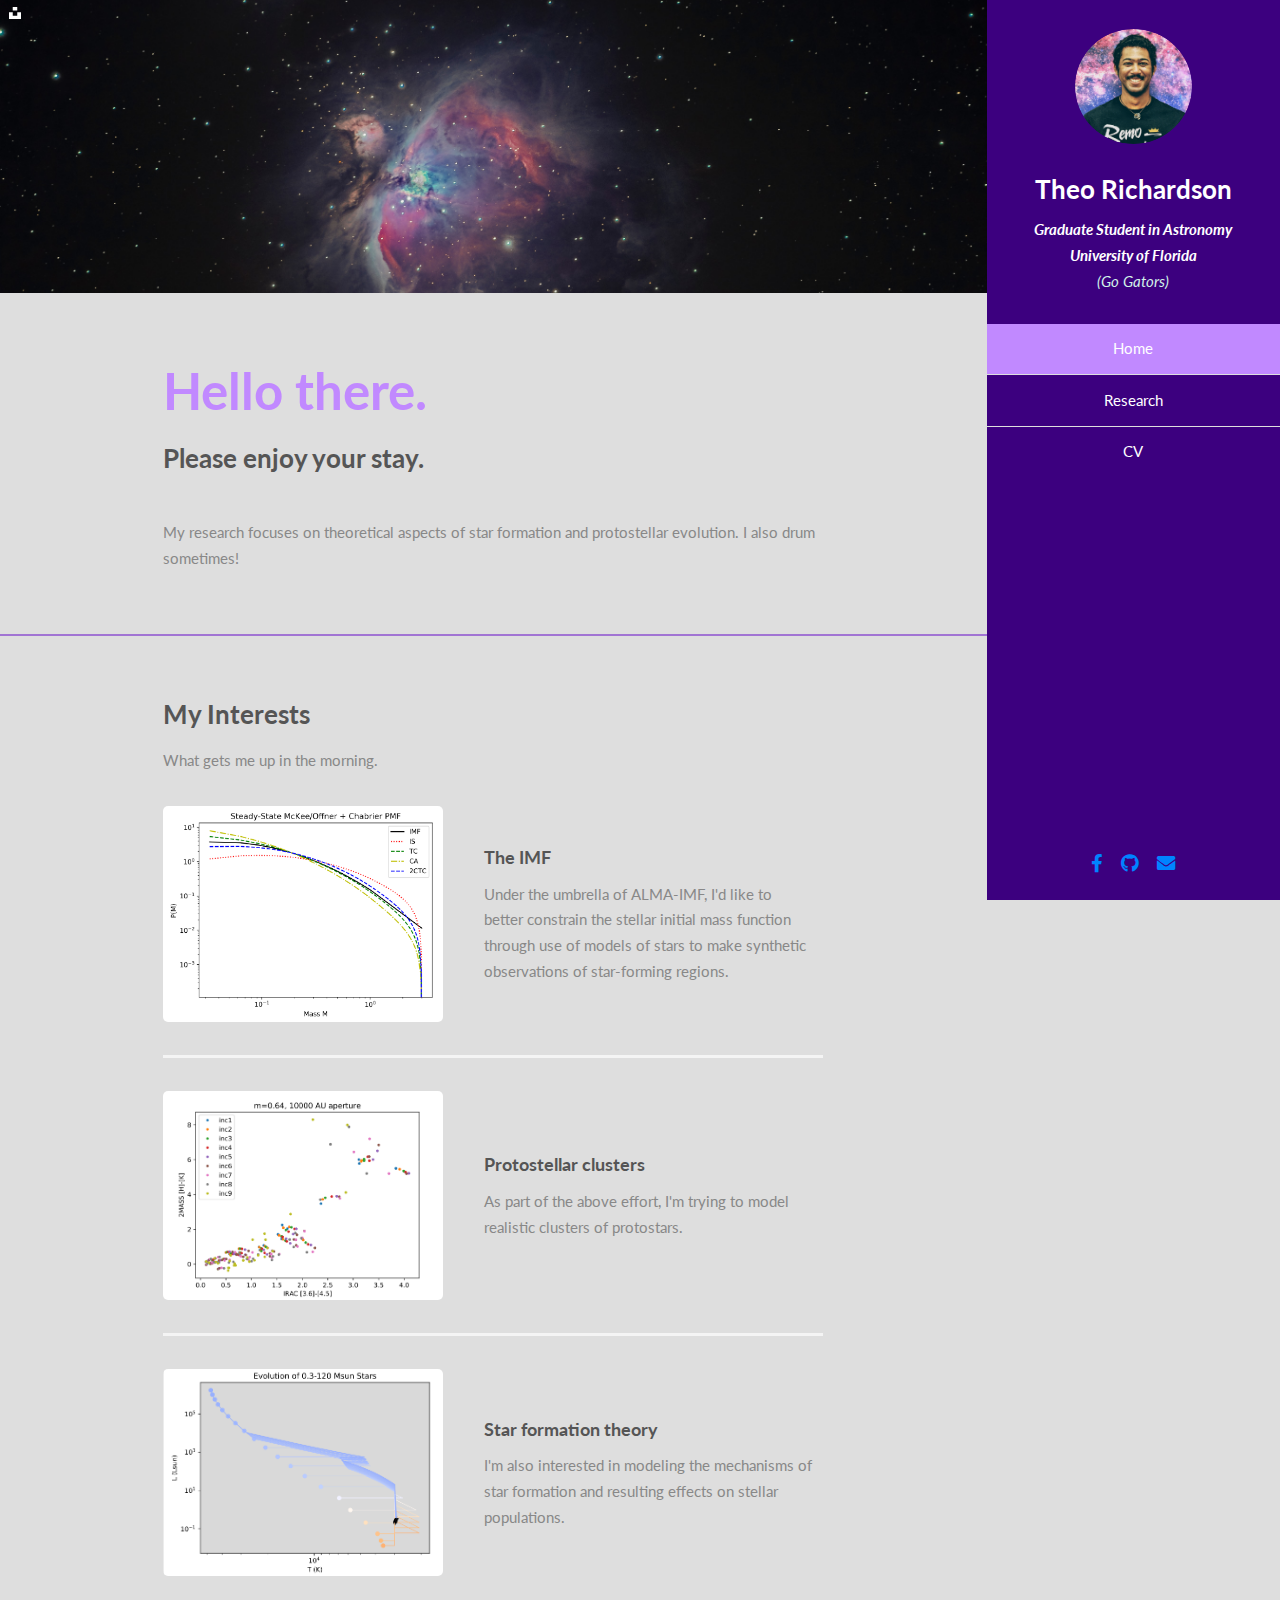
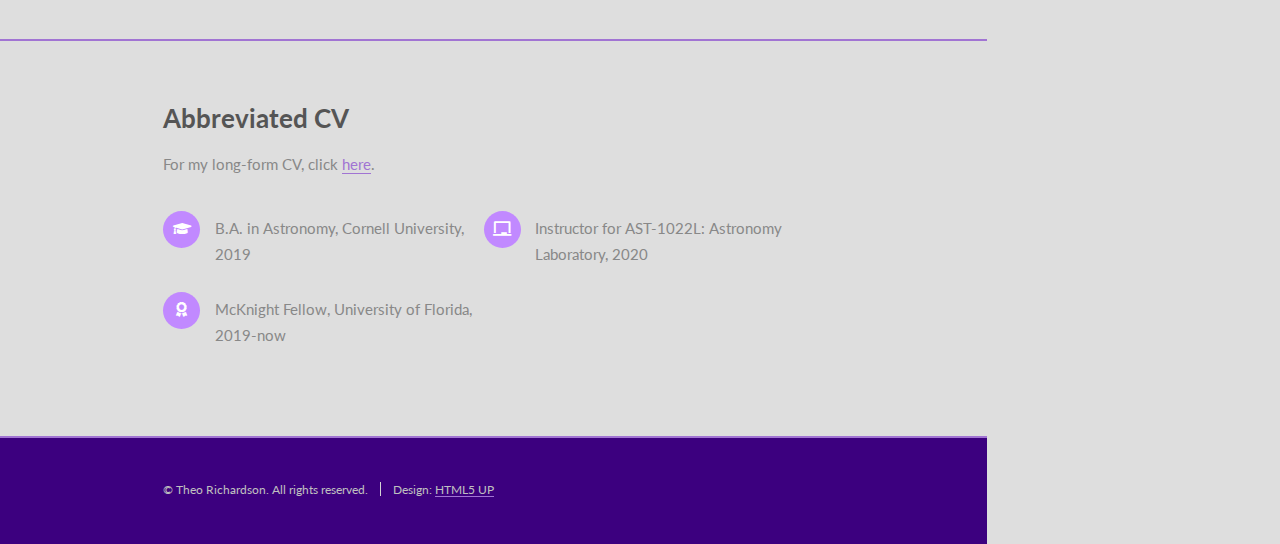
==== index.html @ 46ce9e97 "update cv" ====
<!DOCTYPE HTML>
<!--
	Read Only by HTML5 UP
	html5up.net | @ajlkn
	Free for personal and commercial use under the CCA 3.0 license (html5up.net/license)
-->
<html>
    <head>
        <title>Theo Richardson</title>
	<meta charset="utf-8" />
	<meta name="viewport" content="width=device-width, initial-scale=1, user-scalable=no" />
	<link rel="stylesheet" href="assets/css/main.css" />
    </head>
    <body class="is-preload">
        <!-- Header -->
        <section id="header">
	    <header>
	      <span class="image avatar"><img src="images/avatar.png" alt="" /></span>
	      <h1 id="logo"><a href="#">Theo Richardson</a></h1>
	      <p><strong>Graduate Student in Astronomy<br />
		University of Florida</strong><br />
		(Go Gators)</p>
	    </header>
	    <nav id="nav">
	      <ul>
		<li><a href="#home" class="active">Home</a></li>
		<li><a href="#research">Research</a></li>
		<li><a href="#cv">CV</a></li>
	      </ul>
	    </nav>
	    <footer>
	      <ul class="icons">
		<li><a href="https://facebook.com/theo.richardson.336" target="_blank" class="icon brands fa-facebook-f"><span class="label">Facebook</span></a></li>
		<li><a href="https://github.com/richardson-t" target="_blank" class="icon brands fa-github"><span class="label">Github</span></a></li>
		<li><a href="mailto:richardson.t@ufl.edu" class="icon solid fa-envelope"><span class="label">Email</span></a></li>
	      </ul>
	    </footer>
	</section>
	<!-- Wrapper -->
	<div id="wrapper">
	    <!-- Main -->
	    <div id="main">
	        <!-- One -->
		<section id="home">
		  <div class="image main" data-position="center">
		    <img src="images/bg.jpg" alt="" />
		    <a style="background-color:black;color:white;text-decoration:none;padding:4px 6px;font-family:-apple-system, BlinkMacSystemFont, &quot;San Francisco&quot;, &quot;Helvetica Neue&quot;, Helvetica, Ubuntu, Roboto, Noto, &quot;Segoe UI&quot;, Arial, sans-serif;font-size:12px;font-weight:bold;line-height:1.2;display:inline-block;border-radius:3px" href="https://unsplash.com/@bryangoffphoto?utm_medium=referral&amp;utm_campaign=photographer-credit&amp;utm_content=creditBadge" target="_blank" rel="noopener noreferrer" title="Download free do whatever you want high-resolution photos from Bryan Goff"><span style="display:inline-block;padding:2px 3px"><svg xmlns="http://www.w3.org/2000/svg" style="height:12px;width:auto;position:relative;vertical-align:middle;top:-2px;fill:white" viewBox="0 0 32 32"><title>unsplash-logo</title><path d="M10 9V0h12v9H10zm12 5h10v18H0V14h10v9h12v-9z"></path></svg></span><span style="display:inline-block;padding:2px 3px">Bryan Goff</span></a>
		  </div>
		  <div class="container">
		    <header class="major">
		      <h2>Hello there.</h2>
		      <p>Please enjoy your stay.</p>
		    </header>
		    <p>My research focuses on theoretical aspects of star formation and protostellar evolution. I also drum sometimes!</p>
		  </div>
		</section>

		<!-- Two -->
		<section id="research">
                  <div class="container">
                    <h3>My Interests</h3>
                    <p>What gets me up in the morning.</p>
                    <div class="features">
                      <article>
                        <a href="#" class="image"><img src="images/pmf.png" alt="" /></a>
                        <div class="inner">
                          <h4>The IMF</h4>
                          <p>Under the umbrella of ALMA-IMF, I'd like to better constrain the stellar initial mass function through use of models of stars to make synthetic observations of star-forming regions.</p>
                        </div>
                      </article>
		      <article>
                        <a href="#" class="image"><img src="images/colorcolor.png" alt="" /></a>
                        <div class="inner">
                          <h4>Protostellar clusters</h4>
                          <p>As part of the above effort, I'm trying to model realistic clusters of protostars.</p>
                        </div>
                      </article>
                      <article>
                        <a href="#" class="image"><img src="images/hr.png" alt="" /></a>
                        <div class="inner">
                          <h4>Star formation theory</h4>
                          <p>I'm also interested in modeling the mechanisms of star formation and resulting effects on stellar populations.</p>
                        </div>
                      </article>
                    </div>
                  </div>
                </section>

		<!-- Three -->
		<section id="cv">
                  <div class="container">
                    <h3>Abbreviated CV</h3>
		    <p>For my long-form CV, click <a href="richardson_cv.pdf" download="" class="btn btn-lg btn-outline">here</a>.</p>
		    <ul class="feature-icons">
		      <li class="icon solid fa-graduation-cap">B.A. in Astronomy, Cornell University, 2019</li>
		      <li class="icon solid fa-chalkboard">Instructor for AST-1022L: Astronomy Laboratory, 2020</li>
		      <li class="icon solid fa-award">McKnight Fellow, University of Florida, 2019-now</li>
		      <!-- <li class="icon solid fa-book">Publications forthcoming!</li> -->
		    </ul>
                  </div>
                </section>

		<!-- Four -->
		<section id="four">
<!--								<div class="container">
									<h3>Contact Me</h3>
									<p>Integer eu ante ornare amet commetus vestibulum blandit integer in curae ac faucibus integer non. Adipiscing cubilia elementum integer. Integer eu ante ornare amet commetus.</p>
									<form method="post" action="#">
										<div class="row gtr-uniform">
											<div class="col-6 col-12-xsmall"><input type="text" name="name" id="name" placeholder="Name" /></div>
											<div class="col-6 col-12-xsmall"><input type="email" name="email" id="email" placeholder="Email" /></div>
											<div class="col-12"><input type="text" name="subject" id="subject" placeholder="Subject" /></div>
											<div class="col-12"><textarea name="message" id="message" placeholder="Message" rows="6"></textarea></div>
											<div class="col-12">
												<ul class="actions">
													<li><input type="submit" class="primary" value="Send Message" /></li>
													<li><input type="reset" value="Reset Form" /></li>
												</ul>
											</div>
										</div>
									</form>
								</div>
							</section>
							-->
						<!-- Five -->
						<!--
							<section id="five">
								<div class="container">
									<h3>Elements</h3>

									<section>
										<h4>Text</h4>
										<p>This is <b>bold</b> and this is <strong>strong</strong>. This is <i>italic</i> and this is <em>emphasized</em>.
										This is <sup>superscript</sup> text and this is <sub>subscript</sub> text.
										This is <u>underlined</u> and this is code: <code>for (;;) { ... }</code>. Finally, <a href="#">this is a link</a>.</p>
										<hr />
										<header>
											<h4>Heading with a Subtitle</h4>
											<p>Lorem ipsum dolor sit amet nullam id egestas urna aliquam</p>
										</header>
										<p>Nunc lacinia ante nunc ac lobortis. Interdum adipiscing gravida odio porttitor sem non mi integer non faucibus ornare mi ut ante amet placerat aliquet. Volutpat eu sed ante lacinia sapien lorem accumsan varius montes viverra nibh in adipiscing blandit tempus accumsan.</p>
										<header>
											<h5>Heading with a Subtitle</h5>
											<p>Lorem ipsum dolor sit amet nullam id egestas urna aliquam</p>
										</header>
										<p>Nunc lacinia ante nunc ac lobortis. Interdum adipiscing gravida odio porttitor sem non mi integer non faucibus ornare mi ut ante amet placerat aliquet. Volutpat eu sed ante lacinia sapien lorem accumsan varius montes viverra nibh in adipiscing blandit tempus accumsan.</p>
										<hr />
										<h2>Heading Level 2</h2>
										<h3>Heading Level 3</h3>
										<h4>Heading Level 4</h4>
										<h5>Heading Level 5</h5>
										<h6>Heading Level 6</h6>
										<hr />
										<h5>Blockquote</h5>
										<blockquote>Fringilla nisl. Donec accumsan interdum nisi, quis tincidunt felis sagittis eget tempus euismod. Vestibulum ante ipsum primis in faucibus vestibulum. Blandit adipiscing eu felis iaculis volutpat ac adipiscing accumsan faucibus. Vestibulum ante ipsum primis in faucibus lorem ipsum dolor sit amet nullam adipiscing eu felis.</blockquote>
										<h5>Preformatted</h5>
										<pre><code>i = 0;

while (!deck.isInOrder()) {
    print 'Iteration ' + i;
    deck.shuffle();
    i++;
}

print 'It took ' + i + ' iterations to sort the deck.';</code></pre>
									</section>

									<section>
										<h4>Lists</h4>
										<div class="row">
											<div class="col-6 col-12-xsmall">
												<h5>Unordered</h5>
												<ul>
													<li>Dolor pulvinar etiam magna etiam.</li>
													<li>Sagittis adipiscing lorem eleifend.</li>
													<li>Felis enim feugiat dolore viverra.</li>
												</ul>
												<h5>Alternate</h5>
												<ul class="alt">
													<li>Dolor pulvinar etiam magna etiam.</li>
													<li>Sagittis adipiscing lorem eleifend.</li>
													<li>Felis enim feugiat dolore viverra.</li>
												</ul>
											</div>
											<div class="col-6 col-12-xsmall">
												<h5>Ordered</h5>
												<ol>
													<li>Dolor pulvinar etiam magna etiam.</li>
													<li>Etiam vel felis at lorem sed viverra.</li>
													<li>Felis enim feugiat dolore viverra.</li>
													<li>Dolor pulvinar etiam magna etiam.</li>
													<li>Etiam vel felis at lorem sed viverra.</li>
													<li>Felis enim feugiat dolore viverra.</li>
												</ol>
												<h5>Icons</h5>
												<ul class="icons">
													<li><a href="#" class="icon brands fa-twitter"><span class="label">Twitter</span></a></li>
													<li><a href="#" class="icon brands fa-facebook-f"><span class="label">Facebook</span></a></li>
													<li><a href="#" class="icon brands fa-instagram"><span class="label">Instagram</span></a></li>
													<li><a href="#" class="icon brands fa-github"><span class="label">Github</span></a></li>
													<li><a href="#" class="icon brands fa-dribbble"><span class="label">Dribbble</span></a></li>
													<li><a href="#" class="icon brands fa-tumblr"><span class="label">Tumblr</span></a></li>
												</ul>
											</div>
										</div>
										<h5>Actions</h5>
										<ul class="actions">
											<li><a href="#" class="button primary">Default</a></li>
											<li><a href="#" class="button">Default</a></li>
											<li><a href="#" class="button alt">Default</a></li>
										</ul>
										<ul class="actions small">
											<li><a href="#" class="button primary small">Small</a></li>
											<li><a href="#" class="button small">Small</a></li>
											<li><a href="#" class="button alt small">Small</a></li>
										</ul>
										<div class="row">
											<div class="col-3 col-6-medium col-12-xsmall">
												<ul class="actions stacked">
													<li><a href="#" class="button primary">Default</a></li>
													<li><a href="#" class="button">Default</a></li>
													<li><a href="#" class="button alt">Default</a></li>
												</ul>
											</div>
											<div class="col-3 col-6 col-12-xsmall">
												<ul class="actions stacked">
													<li><a href="#" class="button primary small">Small</a></li>
													<li><a href="#" class="button small">Small</a></li>
													<li><a href="#" class="button alt small">Small</a></li>
												</ul>
											</div>
											<div class="col-3 col-6-medium col-12-xsmall">
												<ul class="actions stacked">
													<li><a href="#" class="button primary fit">Default</a></li>
													<li><a href="#" class="button fit">Default</a></li>
													<li><a href="#" class="button alt fit">Default</a></li>
												</ul>
											</div>
											<div class="col-3 col-6-medium col-12-xsmall">
												<ul class="actions stacked">
													<li><a href="#" class="button primary small fit">Small</a></li>
													<li><a href="#" class="button small fit">Small</a></li>
													<li><a href="#" class="button alt small fit">Small</a></li>
												</ul>
											</div>
										</div>
									</section>

									<section>
										<h4>Table</h4>
										<h5>Default</h5>
										<div class="table-wrapper">
											<table>
												<thead>
													<tr>
														<th>Name</th>
														<th>Description</th>
														<th>Price</th>
													</tr>
												</thead>
												<tbody>
													<tr>
														<td>Item One</td>
														<td>Ante turpis integer aliquet porttitor.</td>
														<td>29.99</td>
													</tr>
													<tr>
														<td>Item Two</td>
														<td>Vis ac commodo adipiscing arcu aliquet.</td>
														<td>19.99</td>
													</tr>
													<tr>
														<td>Item Three</td>
														<td> Morbi faucibus arcu accumsan lorem.</td>
														<td>29.99</td>
													</tr>
													<tr>
														<td>Item Four</td>
														<td>Vitae integer tempus condimentum.</td>
														<td>19.99</td>
													</tr>
													<tr>
														<td>Item Five</td>
														<td>Ante turpis integer aliquet porttitor.</td>
														<td>29.99</td>
													</tr>
												</tbody>
												<tfoot>
													<tr>
														<td colspan="2"></td>
														<td>100.00</td>
													</tr>
												</tfoot>
											</table>
										</div>

										<h5>Alternate</h5>
										<div class="table-wrapper">
											<table class="alt">
												<thead>
													<tr>
														<th>Name</th>
														<th>Description</th>
														<th>Price</th>
													</tr>
												</thead>
												<tbody>
													<tr>
														<td>Item One</td>
														<td>Ante turpis integer aliquet porttitor.</td>
														<td>29.99</td>
													</tr>
													<tr>
														<td>Item Two</td>
														<td>Vis ac commodo adipiscing arcu aliquet.</td>
														<td>19.99</td>
													</tr>
													<tr>
														<td>Item Three</td>
														<td> Morbi faucibus arcu accumsan lorem.</td>
														<td>29.99</td>
													</tr>
													<tr>
														<td>Item Four</td>
														<td>Vitae integer tempus condimentum.</td>
														<td>19.99</td>
													</tr>
													<tr>
														<td>Item Five</td>
														<td>Ante turpis integer aliquet porttitor.</td>
														<td>29.99</td>
													</tr>
												</tbody>
												<tfoot>
													<tr>
														<td colspan="2"></td>
														<td>100.00</td>
													</tr>
												</tfoot>
											</table>
										</div>
									</section>

									<section>
										<h4>Buttons</h4>
										<ul class="actions">
											<li><a href="#" class="button primary">Primary</a></li>
											<li><a href="#" class="button">Default</a></li>
											<li><a href="#" class="button alt">Alternate</a></li>
										</ul>
										<ul class="actions">
											<li><a href="#" class="button primary large">Large</a></li>
											<li><a href="#" class="button">Default</a></li>
											<li><a href="#" class="button alt small">Small</a></li>
										</ul>
										<ul class="actions fit">
											<li><a href="#" class="button primary fit">Fit</a></li>
											<li><a href="#" class="button fit">Fit</a></li>
											<li><a href="#" class="button alt fit">Fit</a></li>
										</ul>
										<ul class="actions fit small">
											<li><a href="#" class="button primary fit small">Fit + Small</a></li>
											<li><a href="#" class="button fit small">Fit + Small</a></li>
											<li><a href="#" class="button alt fit small">Fit + Small</a></li>
										</ul>
										<ul class="actions">
											<li><a href="#" class="button primary icon solid fa-download">Icon</a></li>
											<li><a href="#" class="button icon solid fa-download">Icon</a></li>
											<li><a href="#" class="button alt icon solid fa-check">Icon</a></li>
										</ul>
										<ul class="actions">
											<li><span class="button primary disabled">Primary</span></li>
											<li><span class="button disabled">Default</span></li>
											<li><span class="button alt disabled">Alternate</span></li>
										</ul>
									</section>

									<section>
										<h4>Form</h4>
										<form method="post" action="#">
											<div class="row gtr-uniform">
												<div class="col-6 col-12-xsmall">
													<input type="text" name="demo-name" id="demo-name" value="" placeholder="Name" />
												</div>
												<div class="col-6 col-12-xsmall">
													<input type="email" name="demo-email" id="demo-email" value="" placeholder="Email" />
												</div>
												<div class="col-12">
													<select name="demo-category" id="demo-category">
														<option value="">- Category -</option>
														<option value="1">Manufacturing</option>
														<option value="1">Shipping</option>
														<option value="1">Administration</option>
														<option value="1">Human Resources</option>
													</select>
												</div>
												<div class="col-4 col-12-medium">
													<input type="radio" id="demo-priority-low" name="demo-priority" checked>
													<label for="demo-priority-low">Low Priority</label>
												</div>
												<div class="col-4 col-12-medium">
													<input type="radio" id="demo-priority-normal" name="demo-priority">
													<label for="demo-priority-normal">Normal Priority</label>
												</div>
												<div class="col-4 col-12-medium">
													<input type="radio" id="demo-priority-high" name="demo-priority">
													<label for="demo-priority-high">High Priority</label>
												</div>
												<div class="col-6 col-12-medium">
													<input type="checkbox" id="demo-copy" name="demo-copy">
													<label for="demo-copy">Email me a copy of this message</label>
												</div>
												<div class="col-6 col-12-medium">
													<input type="checkbox" id="demo-human" name="demo-human" checked>
													<label for="demo-human">I am a human and not a robot</label>
												</div>
												<div class="col-12">
													<textarea name="demo-message" id="demo-message" placeholder="Enter your message" rows="6"></textarea>
												</div>
												<div class="col-12">
													<ul class="actions">
														<li><input type="submit" value="Send Message" /></li>
														<li><input type="reset" value="Reset" class="alt" /></li>
													</ul>
												</div>
											</div>
										</form>
									</section>

									<section>
										<h4>Image</h4>
										<h5>Fit</h5>
										<span class="image fit"><img src="images/banner.jpg" alt="" /></span>
										<div class="box alt">
											<div class="row gtr-50 gtr-uniform">
												<div class="col-4"><span class="image fit"><img src="images/pic01.jpg" alt="" /></span></div>
												<div class="col-4"><span class="image fit"><img src="images/pic02.jpg" alt="" /></span></div>
												<div class="col-4"><span class="image fit"><img src="images/pic03.jpg" alt="" /></span></div>
												<div class="col-4"><span class="image fit"><img src="images/pic02.jpg" alt="" /></span></div>
												<div class="col-4"><span class="image fit"><img src="images/pic03.jpg" alt="" /></span></div>
												<div class="col-4"><span class="image fit"><img src="images/pic01.jpg" alt="" /></span></div>
												<div class="col-4"><span class="image fit"><img src="images/pic03.jpg" alt="" /></span></div>
												<div class="col-4"><span class="image fit"><img src="images/pic01.jpg" alt="" /></span></div>
												<div class="col-4"><span class="image fit"><img src="images/pic02.jpg" alt="" /></span></div>
											</div>
										</div>
										<h5>Left &amp; Right</h5>
										<p><span class="image left"><img src="images/avatar.jpg" alt="" /></span>Fringilla nisl. Donec accumsan interdum nisi, quis tincidunt felis sagittis eget. tempus euismod. Vestibulum ante ipsum primis in faucibus vestibulum. Blandit adipiscing eu felis iaculis volutpat ac adipiscing accumsan eu faucibus. Integer ac pellentesque praesent tincidunt felis sagittis eget. tempus euismod. Vestibulum ante ipsum primis in faucibus vestibulum. Blandit adipiscing eu felis iaculis volutpat ac adipiscing accumsan eu faucibus. Integer ac pellentesque praesent. Donec accumsan interdum nisi, quis tincidunt felis sagittis eget. tempus euismod. Vestibulum ante ipsum primis in faucibus vestibulum. Blandit adipiscing eu felis iaculis volutpat ac adipiscing accumsan eu faucibus. Integer ac pellentesque praesent tincidunt felis sagittis eget. tempus euismod. Vestibulum ante ipsum primis in faucibus vestibulum. Blandit adipiscing eu felis iaculis volutpat ac adipiscing accumsan eu faucibus. Integer ac pellentesque praesent.</p>
										<p><span class="image right"><img src="images/avatar.jpg" alt="" /></span>Fringilla nisl. Donec accumsan interdum nisi, quis tincidunt felis sagittis eget. tempus euismod. Vestibulum ante ipsum primis in faucibus vestibulum. Blandit adipiscing eu felis iaculis volutpat ac adipiscing accumsan eu faucibus. Integer ac pellentesque praesent tincidunt felis sagittis eget. tempus euismod. Vestibulum ante ipsum primis in faucibus vestibulum. Blandit adipiscing eu felis iaculis volutpat ac adipiscing accumsan eu faucibus. Integer ac pellentesque praesent. Donec accumsan interdum nisi, quis tincidunt felis sagittis eget. tempus euismod. Vestibulum ante ipsum primis in faucibus vestibulum. Blandit adipiscing eu felis iaculis volutpat ac adipiscing accumsan eu faucibus. Integer ac pellentesque praesent tincidunt felis sagittis eget. tempus euismod. Vestibulum ante ipsum primis in faucibus vestibulum. Blandit adipiscing eu felis iaculis volutpat ac adipiscing accumsan eu faucibus. Integer ac pellentesque praesent.</p>
									</section>

								</div>
							</section>
						-->

					</div>

				<!-- Footer -->
					<section id="footer">
						<div class="container">
							<ul class="copyright">
								<li>&copy; Theo Richardson. All rights reserved.</li><li>Design: <a href="http://html5up.net">HTML5 UP</a></li>
							</ul>
						</div>
					</section>

			</div>

		<!-- Scripts -->
			<script src="assets/js/jquery.min.js"></script>
			<script src="assets/js/jquery.scrollex.min.js"></script>
			<script src="assets/js/jquery.scrolly.min.js"></script>
			<script src="assets/js/browser.min.js"></script>
			<script src="assets/js/breakpoints.min.js"></script>
			<script src="assets/js/util.js"></script>
			<script src="assets/js/main.js"></script>

	</body>
</html>
---- assets/css/main.css ----
@import url("fontawesome-all.min.css");
@import url("https://fonts.googleapis.com/css?family=Lato:400,400italic,700,700italic|Source+Code+Pro:400");

/*
	Read Only by HTML5 UP
	html5up.net | @ajlkn
	Free for personal and commercial use under the CCA 3.0 license (html5up.net/license)
*/

html, body, div, span, applet, object,
iframe, h1, h2, h3, h4, h5, h6, p, blockquote,
pre, a, abbr, acronym, address, big, cite,
code, del, dfn, em, img, ins, kbd, q, s, samp,
small, strike, strong, sub, sup, tt, var, b,
u, i, center, dl, dt, dd, ol, ul, li, fieldset,
form, label, legend, table, caption, tbody,
tfoot, thead, tr, th, td, article, aside,
canvas, details, embed, figure, figcaption,
footer, header, hgroup, menu, nav, output, ruby,
section, summary, time, mark, audio, video {
	margin: 0;
	padding: 0;
	border: 0;
	font-size: 100%;
	font: inherit;
	vertical-align: baseline;}

article, aside, details, figcaption, figure,
footer, header, hgroup, menu, nav, section {
	display: block;}

body {
	line-height: 1;
}

ol, ul {
	list-style: none;
}

blockquote, q {
	quotes: none;
}

	blockquote:before, blockquote:after, q:before, q:after {
		content: '';
		content: none;
	}

table {
	border-collapse: collapse;
	border-spacing: 0;
}

body {
	-webkit-text-size-adjust: none;
}

mark {
	background-color: transparent;
	color: inherit;
}

input::-moz-focus-inner {
	border: 0;
	padding: 0;
}

input, select, textarea {
	-moz-appearance: none;
	-webkit-appearance: none;
	-ms-appearance: none;
	appearance: none;
}

/* Basic */

	html {
		box-sizing: border-box;
	}

	*, *:before, *:after {
		box-sizing: inherit;
	}

	body {
		background: #fff;
	}

		body.is-preload *, body.is-preload *:before, body.is-preload *:after {
			-moz-animation: none !important;
			-webkit-animation: none !important;
			-ms-animation: none !important;
			animation: none !important;
			-moz-transition: none !important;
			-webkit-transition: none !important;
			-ms-transition: none !important;
			transition: none !important;
		}

	body, input, select, textarea {
		color: #888;
		font-family: "Lato", sans-serif;
		font-size: 16pt;
		font-weight: 400;
		line-height: 1.75em;
	}

	a {
		-moz-transition: color 0.2s ease-in-out, border-color 0.2s ease-in-out;
		-webkit-transition: color 0.2s ease-in-out, border-color 0.2s ease-in-out;
		-ms-transition: color 0.2s ease-in-out, border-color 0.2s ease-in-out;
		transition: color 0.2s ease-in-out, border-color 0.2s ease-in-out;
		border-bottom: solid 1px #a174d3;
		color: #a174d3;
		text-decoration: none;
	}

		a:hover {
			border-bottom-color: transparent;
			color: #0083ff !important;
		}

	strong, b {
		color: #fff;
		font-weight: 700;
	}

	em, i {
		font-style: italic;
	}

	p {
		margin: 0 0 2.25em 0;
	}

	h1, h2, h3, h4, h5, h6 {
		color: #555;
		font-weight: 700;
		line-height: 1em;
		margin: 0 0 0.5625em 0;
	}

		h1 a, h2 a, h3 a, h4 a, h5 a, h6 a {
			border: 0;
			color: inherit;
			text-decoration: none;
		}

	h2 {
		font-size: 2em;
		line-height: 1.5em;
	}

	h3 {
		font-size: 1.75em;
		line-height: 1.5em;
	}

	h4 {
		font-size: 1.25em;
		line-height: 1.5em;
	}

	h5 {
		font-size: 0.9em;
		line-height: 1.5em;
	}

	h6 {
		font-size: 0.7em;
		line-height: 1.5em;
	}

	sub {
		font-size: 0.8em;
		position: relative;
		top: 0.5em;
	}

	sup {
		font-size: 0.8em;
		position: relative;
		top: -0.5em;
	}

	hr {
		border: 0;
		border-bottom: solid 2px #f4f4f4;
		margin: 2.25em 0;
	}

		hr.major {
			margin: 3.375em 0;
		}

	blockquote {
		border-left: solid 8px #e4e4e4;
		font-style: italic;
		margin: 0 0 2.25em 0;
		padding: 0.5em 0 0.5em 2em;
	}

	code {
		background: #555;
		border-radius: 5px;
		color: #fff;
		font-family: "Source Code Pro", monospace;
		font-size: 0.9em;
		margin: 0 0.25em;
		padding: 0.25em 0.65em;
	}

	pre {
		font-family: "Source Code Pro", monospace;
		font-size: 0.9em;
		margin: 0 0 2.25em 0;
	}

		pre code {
			-webkit-overflow-scrolling: touch;
			display: block;
			line-height: 1.5em;
			overflow-x: auto;
			padding: 1em 1.5em;
		}

	.align-left {
		text-align: left;
	}

	.align-center {
		text-align: center;
	}

	.align-right {
		text-align: right;
	}

/* Row */

	.row {
		display: flex;
		flex-wrap: wrap;
		box-sizing: border-box;
		align-items: stretch;
	}

		.row > * {
			box-sizing: border-box;
		}

		.row.gtr-uniform > * > :last-child {
			margin-bottom: 0;
		}

		.row.aln-left {
			justify-content: flex-start;
		}

		.row.aln-center {
			justify-content: center;
		}

		.row.aln-right {
			justify-content: flex-end;
		}

		.row.aln-top {
			align-items: flex-start;
		}

		.row.aln-middle {
			align-items: center;
		}

		.row.aln-bottom {
			align-items: flex-end;
		}

		.row > .imp {
			order: -1;
		}

		.row > .col-1 {
			width: 8.33333%;
		}

		.row > .off-1 {
			margin-left: 8.33333%;
		}

		.row > .col-2 {
			width: 16.66667%;
		}

		.row > .off-2 {
			margin-left: 16.66667%;
		}

		.row > .col-3 {
			width: 25%;
		}

		.row > .off-3 {
			margin-left: 25%;
		}

		.row > .col-4 {
			width: 33.33333%;
		}

		.row > .off-4 {
			margin-left: 33.33333%;
		}

		.row > .col-5 {
			width: 41.66667%;
		}

		.row > .off-5 {
			margin-left: 41.66667%;
		}

		.row > .col-6 {
			width: 50%;
		}

		.row > .off-6 {
			margin-left: 50%;
		}

		.row > .col-7 {
			width: 58.33333%;
		}

		.row > .off-7 {
			margin-left: 58.33333%;
		}

		.row > .col-8 {
			width: 66.66667%;
		}

		.row > .off-8 {
			margin-left: 66.66667%;
		}

		.row > .col-9 {
			width: 75%;
		}

		.row > .off-9 {
			margin-left: 75%;
		}

		.row > .col-10 {
			width: 83.33333%;
		}

		.row > .off-10 {
			margin-left: 83.33333%;
		}

		.row > .col-11 {
			width: 91.66667%;
		}

		.row > .off-11 {
			margin-left: 91.66667%;
		}

		.row > .col-12 {
			width: 100%;
		}

		.row > .off-12 {
			margin-left: 100%;
		}

		.row.gtr-0 {
			margin-top: 0;
			margin-left: 0em;
		}

			.row.gtr-0 > * {
				padding: 0 0 0 0em;
			}

			.row.gtr-0.gtr-uniform {
				margin-top: 0em;
			}

				.row.gtr-0.gtr-uniform > * {
					padding-top: 0em;
				}

		.row.gtr-25 {
			margin-top: 0;
			margin-left: -0.5em;
		}

			.row.gtr-25 > * {
				padding: 0 0 0 0.5em;
			}

			.row.gtr-25.gtr-uniform {
				margin-top: -0.5em;
			}

				.row.gtr-25.gtr-uniform > * {
					padding-top: 0.5em;
				}

		.row.gtr-50 {
			margin-top: 0;
			margin-left: -1em;
		}

			.row.gtr-50 > * {
				padding: 0 0 0 1em;
			}

			.row.gtr-50.gtr-uniform {
				margin-top: -1em;
			}

				.row.gtr-50.gtr-uniform > * {
					padding-top: 1em;
				}

		.row {
			margin-top: 0;
			margin-left: -2em;
		}

			.row > * {
				padding: 0 0 0 2em;
			}

			.row.gtr-uniform {
				margin-top: -2em;
			}

				.row.gtr-uniform > * {
					padding-top: 2em;
				}

		.row.gtr-150 {
			margin-top: 0;
			margin-left: -3em;
		}

			.row.gtr-150 > * {
				padding: 0 0 0 3em;
			}

			.row.gtr-150.gtr-uniform {
				margin-top: -3em;
			}

				.row.gtr-150.gtr-uniform > * {
					padding-top: 3em;
				}

		.row.gtr-200 {
			margin-top: 0;
			margin-left: -4em;
		}

			.row.gtr-200 > * {
				padding: 0 0 0 4em;
			}

			.row.gtr-200.gtr-uniform {
				margin-top: -4em;
			}

				.row.gtr-200.gtr-uniform > * {
					padding-top: 4em;
				}

		@media screen and (max-width: 1680px) {

			.row {
				display: flex;
				flex-wrap: wrap;
				box-sizing: border-box;
				align-items: stretch;
			}

				.row > * {
					box-sizing: border-box;
				}

				.row.gtr-uniform > * > :last-child {
					margin-bottom: 0;
				}

				.row.aln-left {
					justify-content: flex-start;
				}

				.row.aln-center {
					justify-content: center;
				}

				.row.aln-right {
					justify-content: flex-end;
				}

				.row.aln-top {
					align-items: flex-start;
				}

				.row.aln-middle {
					align-items: center;
				}

				.row.aln-bottom {
					align-items: flex-end;
				}

				.row > .imp-xlarge {
					order: -1;
				}

				.row > .col-1-xlarge {
					width: 8.33333%;
				}

				.row > .off-1-xlarge {
					margin-left: 8.33333%;
				}

				.row > .col-2-xlarge {
					width: 16.66667%;
				}

				.row > .off-2-xlarge {
					margin-left: 16.66667%;
				}

				.row > .col-3-xlarge {
					width: 25%;
				}

				.row > .off-3-xlarge {
					margin-left: 25%;
				}

				.row > .col-4-xlarge {
					width: 33.33333%;
				}

				.row > .off-4-xlarge {
					margin-left: 33.33333%;
				}

				.row > .col-5-xlarge {
					width: 41.66667%;
				}

				.row > .off-5-xlarge {
					margin-left: 41.66667%;
				}

				.row > .col-6-xlarge {
					width: 50%;
				}

				.row > .off-6-xlarge {
					margin-left: 50%;
				}

				.row > .col-7-xlarge {
					width: 58.33333%;
				}

				.row > .off-7-xlarge {
					margin-left: 58.33333%;
				}

				.row > .col-8-xlarge {
					width: 66.66667%;
				}

				.row > .off-8-xlarge {
					margin-left: 66.66667%;
				}

				.row > .col-9-xlarge {
					width: 75%;
				}

				.row > .off-9-xlarge {
					margin-left: 75%;
				}

				.row > .col-10-xlarge {
					width: 83.33333%;
				}

				.row > .off-10-xlarge {
					margin-left: 83.33333%;
				}

				.row > .col-11-xlarge {
					width: 91.66667%;
				}

				.row > .off-11-xlarge {
					margin-left: 91.66667%;
				}

				.row > .col-12-xlarge {
					width: 100%;
				}

				.row > .off-12-xlarge {
					margin-left: 100%;
				}

				.row.gtr-0 {
					margin-top: 0;
					margin-left: 0em;
				}

					.row.gtr-0 > * {
						padding: 0 0 0 0em;
					}

					.row.gtr-0.gtr-uniform {
						margin-top: 0em;
					}

						.row.gtr-0.gtr-uniform > * {
							padding-top: 0em;
						}

				.row.gtr-25 {
					margin-top: 0;
					margin-left: -0.5em;
				}

					.row.gtr-25 > * {
						padding: 0 0 0 0.5em;
					}

					.row.gtr-25.gtr-uniform {
						margin-top: -0.5em;
					}

						.row.gtr-25.gtr-uniform > * {
							padding-top: 0.5em;
						}

				.row.gtr-50 {
					margin-top: 0;
					margin-left: -1em;
				}

					.row.gtr-50 > * {
						padding: 0 0 0 1em;
					}

					.row.gtr-50.gtr-uniform {
						margin-top: -1em;
					}

						.row.gtr-50.gtr-uniform > * {
							padding-top: 1em;
						}

				.row {
					margin-top: 0;
					margin-left: -2em;
				}

					.row > * {
						padding: 0 0 0 2em;
					}

					.row.gtr-uniform {
						margin-top: -2em;
					}

						.row.gtr-uniform > * {
							padding-top: 2em;
						}

				.row.gtr-150 {
					margin-top: 0;
					margin-left: -3em;
				}

					.row.gtr-150 > * {
						padding: 0 0 0 3em;
					}

					.row.gtr-150.gtr-uniform {
						margin-top: -3em;
					}

						.row.gtr-150.gtr-uniform > * {
							padding-top: 3em;
						}

				.row.gtr-200 {
					margin-top: 0;
					margin-left: -4em;
				}

					.row.gtr-200 > * {
						padding: 0 0 0 4em;
					}

					.row.gtr-200.gtr-uniform {
						margin-top: -4em;
					}

						.row.gtr-200.gtr-uniform > * {
							padding-top: 4em;
						}

		}

		@media screen and (max-width: 1280px) {

			.row {
				display: flex;
				flex-wrap: wrap;
				box-sizing: border-box;
				align-items: stretch;
			}

				.row > * {
					box-sizing: border-box;
				}

				.row.gtr-uniform > * > :last-child {
					margin-bottom: 0;
				}

				.row.aln-left {
					justify-content: flex-start;
				}

				.row.aln-center {
					justify-content: center;
				}

				.row.aln-right {
					justify-content: flex-end;
				}

				.row.aln-top {
					align-items: flex-start;
				}

				.row.aln-middle {
					align-items: center;
				}

				.row.aln-bottom {
					align-items: flex-end;
				}

				.row > .imp-large {
					order: -1;
				}

				.row > .col-1-large {
					width: 8.33333%;
				}

				.row > .off-1-large {
					margin-left: 8.33333%;
				}

				.row > .col-2-large {
					width: 16.66667%;
				}

				.row > .off-2-large {
					margin-left: 16.66667%;
				}

				.row > .col-3-large {
					width: 25%;
				}

				.row > .off-3-large {
					margin-left: 25%;
				}

				.row > .col-4-large {
					width: 33.33333%;
				}

				.row > .off-4-large {
					margin-left: 33.33333%;
				}

				.row > .col-5-large {
					width: 41.66667%;
				}

				.row > .off-5-large {
					margin-left: 41.66667%;
				}

				.row > .col-6-large {
					width: 50%;
				}

				.row > .off-6-large {
					margin-left: 50%;
				}

				.row > .col-7-large {
					width: 58.33333%;
				}

				.row > .off-7-large {
					margin-left: 58.33333%;
				}

				.row > .col-8-large {
					width: 66.66667%;
				}

				.row > .off-8-large {
					margin-left: 66.66667%;
				}

				.row > .col-9-large {
					width: 75%;
				}

				.row > .off-9-large {
					margin-left: 75%;
				}

				.row > .col-10-large {
					width: 83.33333%;
				}

				.row > .off-10-large {
					margin-left: 83.33333%;
				}

				.row > .col-11-large {
					width: 91.66667%;
				}

				.row > .off-11-large {
					margin-left: 91.66667%;
				}

				.row > .col-12-large {
					width: 100%;
				}

				.row > .off-12-large {
					margin-left: 100%;
				}

				.row.gtr-0 {
					margin-top: 0;
					margin-left: 0em;
				}

					.row.gtr-0 > * {
						padding: 0 0 0 0em;
					}

					.row.gtr-0.gtr-uniform {
						margin-top: 0em;
					}

						.row.gtr-0.gtr-uniform > * {
							padding-top: 0em;
						}

				.row.gtr-25 {
					margin-top: 0;
					margin-left: -0.375em;
				}

					.row.gtr-25 > * {
						padding: 0 0 0 0.375em;
					}

					.row.gtr-25.gtr-uniform {
						margin-top: -0.375em;
					}

						.row.gtr-25.gtr-uniform > * {
							padding-top: 0.375em;
						}

				.row.gtr-50 {
					margin-top: 0;
					margin-left: -0.75em;
				}

					.row.gtr-50 > * {
						padding: 0 0 0 0.75em;
					}

					.row.gtr-50.gtr-uniform {
						margin-top: -0.75em;
					}

						.row.gtr-50.gtr-uniform > * {
							padding-top: 0.75em;
						}

				.row {
					margin-top: 0;
					margin-left: -1.5em;
				}

					.row > * {
						padding: 0 0 0 1.5em;
					}

					.row.gtr-uniform {
						margin-top: -1.5em;
					}

						.row.gtr-uniform > * {
							padding-top: 1.5em;
						}

				.row.gtr-150 {
					margin-top: 0;
					margin-left: -2.25em;
				}

					.row.gtr-150 > * {
						padding: 0 0 0 2.25em;
					}

					.row.gtr-150.gtr-uniform {
						margin-top: -2.25em;
					}

						.row.gtr-150.gtr-uniform > * {
							padding-top: 2.25em;
						}

				.row.gtr-200 {
					margin-top: 0;
					margin-left: -3em;
				}

					.row.gtr-200 > * {
						padding: 0 0 0 3em;
					}

					.row.gtr-200.gtr-uniform {
						margin-top: -3em;
					}

						.row.gtr-200.gtr-uniform > * {
							padding-top: 3em;
						}

		}

		@media screen and (max-width: 1024px) {

			.row {
				display: flex;
				flex-wrap: wrap;
				box-sizing: border-box;
				align-items: stretch;
			}

				.row > * {
					box-sizing: border-box;
				}

				.row.gtr-uniform > * > :last-child {
					margin-bottom: 0;
				}

				.row.aln-left {
					justify-content: flex-start;
				}

				.row.aln-center {
					justify-content: center;
				}

				.row.aln-right {
					justify-content: flex-end;
				}

				.row.aln-top {
					align-items: flex-start;
				}

				.row.aln-middle {
					align-items: center;
				}

				.row.aln-bottom {
					align-items: flex-end;
				}

				.row > .imp-medium {
					order: -1;
				}

				.row > .col-1-medium {
					width: 8.33333%;
				}

				.row > .off-1-medium {
					margin-left: 8.33333%;
				}

				.row > .col-2-medium {
					width: 16.66667%;
				}

				.row > .off-2-medium {
					margin-left: 16.66667%;
				}

				.row > .col-3-medium {
					width: 25%;
				}

				.row > .off-3-medium {
					margin-left: 25%;
				}

				.row > .col-4-medium {
					width: 33.33333%;
				}

				.row > .off-4-medium {
					margin-left: 33.33333%;
				}

				.row > .col-5-medium {
					width: 41.66667%;
				}

				.row > .off-5-medium {
					margin-left: 41.66667%;
				}

				.row > .col-6-medium {
					width: 50%;
				}

				.row > .off-6-medium {
					margin-left: 50%;
				}

				.row > .col-7-medium {
					width: 58.33333%;
				}

				.row > .off-7-medium {
					margin-left: 58.33333%;
				}

				.row > .col-8-medium {
					width: 66.66667%;
				}

				.row > .off-8-medium {
					margin-left: 66.66667%;
				}

				.row > .col-9-medium {
					width: 75%;
				}

				.row > .off-9-medium {
					margin-left: 75%;
				}

				.row > .col-10-medium {
					width: 83.33333%;
				}

				.row > .off-10-medium {
					margin-left: 83.33333%;
				}

				.row > .col-11-medium {
					width: 91.66667%;
				}

				.row > .off-11-medium {
					margin-left: 91.66667%;
				}

				.row > .col-12-medium {
					width: 100%;
				}

				.row > .off-12-medium {
					margin-left: 100%;
				}

				.row.gtr-0 {
					margin-top: 0;
					margin-left: 0em;
				}

					.row.gtr-0 > * {
						padding: 0 0 0 0em;
					}

					.row.gtr-0.gtr-uniform {
						margin-top: 0em;
					}

						.row.gtr-0.gtr-uniform > * {
							padding-top: 0em;
						}

				.row.gtr-25 {
					margin-top: 0;
					margin-left: -0.375em;
				}

					.row.gtr-25 > * {
						padding: 0 0 0 0.375em;
					}

					.row.gtr-25.gtr-uniform {
						margin-top: -0.375em;
					}

						.row.gtr-25.gtr-uniform > * {
							padding-top: 0.375em;
						}

				.row.gtr-50 {
					margin-top: 0;
					margin-left: -0.75em;
				}

					.row.gtr-50 > * {
						padding: 0 0 0 0.75em;
					}

					.row.gtr-50.gtr-uniform {
						margin-top: -0.75em;
					}

						.row.gtr-50.gtr-uniform > * {
							padding-top: 0.75em;
						}

				.row {
					margin-top: 0;
					margin-left: -1.5em;
				}

					.row > * {
						padding: 0 0 0 1.5em;
					}

					.row.gtr-uniform {
						margin-top: -1.5em;
					}

						.row.gtr-uniform > * {
							padding-top: 1.5em;
						}

				.row.gtr-150 {
					margin-top: 0;
					margin-left: -2.25em;
				}

					.row.gtr-150 > * {
						padding: 0 0 0 2.25em;
					}

					.row.gtr-150.gtr-uniform {
						margin-top: -2.25em;
					}

						.row.gtr-150.gtr-uniform > * {
							padding-top: 2.25em;
						}

				.row.gtr-200 {
					margin-top: 0;
					margin-left: -3em;
				}

					.row.gtr-200 > * {
						padding: 0 0 0 3em;
					}

					.row.gtr-200.gtr-uniform {
						margin-top: -3em;
					}

						.row.gtr-200.gtr-uniform > * {
							padding-top: 3em;
						}

		}

		@media screen and (max-width: 736px) {

			.row {
				display: flex;
				flex-wrap: wrap;
				box-sizing: border-box;
				align-items: stretch;
			}

				.row > * {
					box-sizing: border-box;
				}

				.row.gtr-uniform > * > :last-child {
					margin-bottom: 0;
				}

				.row.aln-left {
					justify-content: flex-start;
				}

				.row.aln-center {
					justify-content: center;
				}

				.row.aln-right {
					justify-content: flex-end;
				}

				.row.aln-top {
					align-items: flex-start;
				}

				.row.aln-middle {
					align-items: center;
				}

				.row.aln-bottom {
					align-items: flex-end;
				}

				.row > .imp-small {
					order: -1;
				}

				.row > .col-1-small {
					width: 8.33333%;
				}

				.row > .off-1-small {
					margin-left: 8.33333%;
				}

				.row > .col-2-small {
					width: 16.66667%;
				}

				.row > .off-2-small {
					margin-left: 16.66667%;
				}

				.row > .col-3-small {
					width: 25%;
				}

				.row > .off-3-small {
					margin-left: 25%;
				}

				.row > .col-4-small {
					width: 33.33333%;
				}

				.row > .off-4-small {
					margin-left: 33.33333%;
				}

				.row > .col-5-small {
					width: 41.66667%;
				}

				.row > .off-5-small {
					margin-left: 41.66667%;
				}

				.row > .col-6-small {
					width: 50%;
				}

				.row > .off-6-small {
					margin-left: 50%;
				}

				.row > .col-7-small {
					width: 58.33333%;
				}

				.row > .off-7-small {
					margin-left: 58.33333%;
				}

				.row > .col-8-small {
					width: 66.66667%;
				}

				.row > .off-8-small {
					margin-left: 66.66667%;
				}

				.row > .col-9-small {
					width: 75%;
				}

				.row > .off-9-small {
					margin-left: 75%;
				}

				.row > .col-10-small {
					width: 83.33333%;
				}

				.row > .off-10-small {
					margin-left: 83.33333%;
				}

				.row > .col-11-small {
					width: 91.66667%;
				}

				.row > .off-11-small {
					margin-left: 91.66667%;
				}

				.row > .col-12-small {
					width: 100%;
				}

				.row > .off-12-small {
					margin-left: 100%;
				}

				.row.gtr-0 {
					margin-top: 0;
					margin-left: 0em;
				}

					.row.gtr-0 > * {
						padding: 0 0 0 0em;
					}

					.row.gtr-0.gtr-uniform {
						margin-top: 0em;
					}

						.row.gtr-0.gtr-uniform > * {
							padding-top: 0em;
						}

				.row.gtr-25 {
					margin-top: 0;
					margin-left: -0.3125em;
				}

					.row.gtr-25 > * {
						padding: 0 0 0 0.3125em;
					}

					.row.gtr-25.gtr-uniform {
						margin-top: -0.3125em;
					}

						.row.gtr-25.gtr-uniform > * {
							padding-top: 0.3125em;
						}

				.row.gtr-50 {
					margin-top: 0;
					margin-left: -0.625em;
				}

					.row.gtr-50 > * {
						padding: 0 0 0 0.625em;
					}

					.row.gtr-50.gtr-uniform {
						margin-top: -0.625em;
					}

						.row.gtr-50.gtr-uniform > * {
							padding-top: 0.625em;
						}

				.row {
					margin-top: 0;
					margin-left: -1.25em;
				}

					.row > * {
						padding: 0 0 0 1.25em;
					}

					.row.gtr-uniform {
						margin-top: -1.25em;
					}

						.row.gtr-uniform > * {
							padding-top: 1.25em;
						}

				.row.gtr-150 {
					margin-top: 0;
					margin-left: -1.875em;
				}

					.row.gtr-150 > * {
						padding: 0 0 0 1.875em;
					}

					.row.gtr-150.gtr-uniform {
						margin-top: -1.875em;
					}

						.row.gtr-150.gtr-uniform > * {
							padding-top: 1.875em;
						}

				.row.gtr-200 {
					margin-top: 0;
					margin-left: -2.5em;
				}

					.row.gtr-200 > * {
						padding: 0 0 0 2.5em;
					}

					.row.gtr-200.gtr-uniform {
						margin-top: -2.5em;
					}

						.row.gtr-200.gtr-uniform > * {
							padding-top: 2.5em;
						}

		}

		@media screen and (max-width: 480px) {

			.row {
				display: flex;
				flex-wrap: wrap;
				box-sizing: border-box;
				align-items: stretch;
			}

				.row > * {
					box-sizing: border-box;
				}

				.row.gtr-uniform > * > :last-child {
					margin-bottom: 0;
				}

				.row.aln-left {
					justify-content: flex-start;
				}

				.row.aln-center {
					justify-content: center;
				}

				.row.aln-right {
					justify-content: flex-end;
				}

				.row.aln-top {
					align-items: flex-start;
				}

				.row.aln-middle {
					align-items: center;
				}

				.row.aln-bottom {
					align-items: flex-end;
				}

				.row > .imp-xsmall {
					order: -1;
				}

				.row > .col-1-xsmall {
					width: 8.33333%;
				}

				.row > .off-1-xsmall {
					margin-left: 8.33333%;
				}

				.row > .col-2-xsmall {
					width: 16.66667%;
				}

				.row > .off-2-xsmall {
					margin-left: 16.66667%;
				}

				.row > .col-3-xsmall {
					width: 25%;
				}

				.row > .off-3-xsmall {
					margin-left: 25%;
				}

				.row > .col-4-xsmall {
					width: 33.33333%;
				}

				.row > .off-4-xsmall {
					margin-left: 33.33333%;
				}

				.row > .col-5-xsmall {
					width: 41.66667%;
				}

				.row > .off-5-xsmall {
					margin-left: 41.66667%;
				}

				.row > .col-6-xsmall {
					width: 50%;
				}

				.row > .off-6-xsmall {
					margin-left: 50%;
				}

				.row > .col-7-xsmall {
					width: 58.33333%;
				}

				.row > .off-7-xsmall {
					margin-left: 58.33333%;
				}

				.row > .col-8-xsmall {
					width: 66.66667%;
				}

				.row > .off-8-xsmall {
					margin-left: 66.66667%;
				}

				.row > .col-9-xsmall {
					width: 75%;
				}

				.row > .off-9-xsmall {
					margin-left: 75%;
				}

				.row > .col-10-xsmall {
					width: 83.33333%;
				}

				.row > .off-10-xsmall {
					margin-left: 83.33333%;
				}

				.row > .col-11-xsmall {
					width: 91.66667%;
				}

				.row > .off-11-xsmall {
					margin-left: 91.66667%;
				}

				.row > .col-12-xsmall {
					width: 100%;
				}

				.row > .off-12-xsmall {
					margin-left: 100%;
				}

				.row.gtr-0 {
					margin-top: 0;
					margin-left: 0em;
				}

					.row.gtr-0 > * {
						padding: 0 0 0 0em;
					}

					.row.gtr-0.gtr-uniform {
						margin-top: 0em;
					}

						.row.gtr-0.gtr-uniform > * {
							padding-top: 0em;
						}

				.row.gtr-25 {
					margin-top: 0;
					margin-left: -0.3125em;
				}

					.row.gtr-25 > * {
						padding: 0 0 0 0.3125em;
					}

					.row.gtr-25.gtr-uniform {
						margin-top: -0.3125em;
					}

						.row.gtr-25.gtr-uniform > * {
							padding-top: 0.3125em;
						}

				.row.gtr-50 {
					margin-top: 0;
					margin-left: -0.625em;
				}

					.row.gtr-50 > * {
						padding: 0 0 0 0.625em;
					}

					.row.gtr-50.gtr-uniform {
						margin-top: -0.625em;
					}

						.row.gtr-50.gtr-uniform > * {
							padding-top: 0.625em;
						}

				.row {
					margin-top: 0;
					margin-left: -1.25em;
				}

					.row > * {
						padding: 0 0 0 1.25em;
					}

					.row.gtr-uniform {
						margin-top: -1.25em;
					}

						.row.gtr-uniform > * {
							padding-top: 1.25em;
						}

				.row.gtr-150 {
					margin-top: 0;
					margin-left: -1.875em;
				}

					.row.gtr-150 > * {
						padding: 0 0 0 1.875em;
					}

					.row.gtr-150.gtr-uniform {
						margin-top: -1.875em;
					}

						.row.gtr-150.gtr-uniform > * {
							padding-top: 1.875em;
						}

				.row.gtr-200 {
					margin-top: 0;
					margin-left: -2.5em;
				}

					.row.gtr-200 > * {
						padding: 0 0 0 2.5em;
					}

					.row.gtr-200.gtr-uniform {
						margin-top: -2.5em;
					}

						.row.gtr-200.gtr-uniform > * {
							padding-top: 2.5em;
						}

		}

/* Container */

	.container {
		margin: 0 auto;
		max-width: calc(100% - 4.5em);
		width: 45em;
	}

		.container.xsmall {
			width: 11.25em;
		}

		.container.small {
			width: 22.5em;
		}

		.container.medium {
			width: 33.75em;
		}

		.container.large {
			width: 56.25em;
		}

		.container.xlarge {
			width: 67.5em;
		}

		.container.max {
			width: 100%;
		}

		@media screen and (max-width: 1024px) {

			.container {
				width: 100% !important;
			}

		}

		@media screen and (max-width: 480px) {

			.container {
				max-width: calc(100% - 3.375em);
			}

		}

/* Section/Article */

	section.special, article.special {
		text-align: center;
	}

	header p {
		color: #aaa;
		position: relative;
		margin: 0 0 1.6875em 0;
	}

	header h2 + p {
		font-size: 1.25em;
		margin-top: -0.5em;
		line-height: 1.5em;
	}

	header h3 + p {
		font-size: 1.1em;
		margin-top: -0.35em;
		line-height: 1.5em;
	}

	header h4 + p,
	header h5 + p,
	header h6 + p {
		font-size: 0.9em;
		margin-top: -0.25em;
		line-height: 1.5em;
	}

	header.major h2 {
		color: #c189ff;
		font-size: 3.5em;
	}

		header.major h2 + p {
			color: #555;
			font-size: 1.75em;
			font-weight: 700;
			margin-top: -0.75em;
		}

/* Form */

	form {
		margin: 0 0 2.25em 0;
	}

	label {
		color: #777;
		display: block;
		font-size: 0.9em;
		font-weight: 700;
		margin: 0 0 1.125em 0;
	}

	input::-moz-focus-inner {
		border: 0;
		padding: 0;
	}

	input[type="text"],
	input[type="password"],
	input[type="email"],
	select,
	textarea {
		-moz-appearance: none;
		-webkit-appearance: none;
		-ms-appearance: none;
		appearance: none;
		border-radius: 5px;
		border: none;
		border: solid 2px #e4e4e4;
		color: inherit;
		display: block;
		outline: 0;
		padding: 0 1em;
		text-decoration: none;
		width: 100%;
	}

		input[type="text"]:invalid,
		input[type="password"]:invalid,
		input[type="email"]:invalid,
		select:invalid,
		textarea:invalid {
			box-shadow: none;
		}

		input[type="text"]:focus,
		input[type="password"]:focus,
		input[type="email"]:focus,
		select:focus,
		textarea:focus {
			border-color: #4acaa8;
		}

	select {
		background-image: url("data:image/svg+xml;charset=utf8,%3Csvg xmlns='http://www.w3.org/2000/svg' width='40' height='40' preserveAspectRatio='none' viewBox='0 0 40 40'%3E%3Cpath d='M9.4,12.3l10.4,10.4l10.4-10.4c0.2-0.2,0.5-0.4,0.9-0.4c0.3,0,0.6,0.1,0.9,0.4l3.3,3.3c0.2,0.2,0.4,0.5,0.4,0.9 c0,0.4-0.1,0.6-0.4,0.9L20.7,31.9c-0.2,0.2-0.5,0.4-0.9,0.4c-0.3,0-0.6-0.1-0.9-0.4L4.3,17.3c-0.2-0.2-0.4-0.5-0.4-0.9 c0-0.4,0.1-0.6,0.4-0.9l3.3-3.3c0.2-0.2,0.5-0.4,0.9-0.4S9.1,12.1,9.4,12.3z' fill='%23e4e4e4' /%3E%3C/svg%3E");
		background-size: 1.25em;
		background-repeat: no-repeat;
		background-position: calc(100% - 1em) center;
		height: 2.75em;
		padding-right: 2.75em;
		text-overflow: ellipsis;
	}

		select option {
			color: #777;
			background: #fff;
		}

		select:focus::-ms-value {
			background-color: transparent;
		}

		select::-ms-expand {
			display: none;
		}

	input[type="text"],
	input[type="password"],
	input[type="email"],
	select {
		height: 2.75em;
	}

	textarea {
		padding: 0.75em 1em;
	}

	input[type="checkbox"],
	input[type="radio"] {
		-moz-appearance: none;
		-webkit-appearance: none;
		-ms-appearance: none;
		appearance: none;
		display: block;
		float: left;
		margin-right: -2em;
		opacity: 0;
		width: 1em;
		z-index: -1;
	}

		input[type="checkbox"] + label,
		input[type="radio"] + label {
			text-decoration: none;
			color: #888;
			cursor: pointer;
			display: inline-block;
			font-size: 1em;
			font-weight: 400;
			padding-left: 2.4em;
			padding-right: 0.75em;
			position: relative;
		}

			input[type="checkbox"] + label:before,
			input[type="radio"] + label:before {
				-moz-osx-font-smoothing: grayscale;
				-webkit-font-smoothing: antialiased;
				display: inline-block;
				font-style: normal;
				font-variant: normal;
				text-rendering: auto;
				line-height: 1;
				text-transform: none !important;
				font-family: 'Font Awesome 5 Free';
				font-weight: 900;
			}

			input[type="checkbox"] + label:before,
			input[type="radio"] + label:before {
				background: #fafafa;
				border-radius: 5px;
				border: solid 2px #e4e4e4;
				content: '';
				display: inline-block;
				font-size: 0.8em;
				height: 2.0625em;
				left: 0;
				line-height: 2.0625em;
				position: absolute;
				text-align: center;
				top: 0;
				width: 2.0625em;
			}

		input[type="checkbox"]:checked + label:before,
		input[type="radio"]:checked + label:before {
			background: #989898;
			border-color: #989898;
			color: #ffffff;
			content: '\f00c';
		}

		input[type="checkbox"]:focus + label:before,
		input[type="radio"]:focus + label:before {
			border-color: #4acaa8;
		}

	input[type="checkbox"] + label:before {
		border-radius: 5px;
	}

	input[type="radio"] + label:before {
		border-radius: 100%;
	}

	::-webkit-input-placeholder {
		color: #aaa !important;
		font-style: italic;
		opacity: 1.0;
	}

	:-moz-placeholder {
		color: #aaa !important;
		font-style: italic;
		opacity: 1.0;
	}

	::-moz-placeholder {
		color: #aaa !important;
		font-style: italic;
		opacity: 1.0;
	}

	:-ms-input-placeholder {
		color: #aaa !important;
		font-style: italic;
		opacity: 1.0;
	}

/* Box */

	.box {
		border-radius: 5px;
		border: solid 2px #e4e4e4;
		margin-bottom: 2.25em;
		padding: 1.5em;
	}

		.box > :last-child,
		.box > :last-child > :last-child,
		.box > :last-child > :last-child > :last-child {
			margin-bottom: 0;
		}

		.box.alt {
			border: 0;
			border-radius: 0;
			padding: 0;
		}

/* Icon */

	.icon {
		text-decoration: none;
		border-bottom: none;
		position: relative;
	}

		.icon:before {
			-moz-osx-font-smoothing: grayscale;
			-webkit-font-smoothing: antialiased;
			display: inline-block;
			font-style: normal;
			font-variant: normal;
			text-rendering: auto;
			line-height: 1;
			text-transform: none !important;
			font-family: 'Font Awesome 5 Free';
			font-weight: 400;
		}

		.icon > .label {
			display: none;
		}

		.icon:before {
			line-height: inherit;
		}

		.icon.solid:before {
			font-weight: 900;
		}

		.icon.brands:before {
			font-family: 'Font Awesome 5 Brands';
		}

/* Image */

	.image {
		border-radius: 5px;
		border: 0;
		display: inline-block;
		position: relative;
	}

		.image[data-position] img {
			-moz-object-fit: cover;
			-webkit-object-fit: cover;
			-ms-object-fit: cover;
			object-fit: cover;
			display: block;
			position: absolute;
			top: 0;
			left: 0;
			width: 100%;
			height: 100%;
		}

		.image[data-position="top left"] img {
			-moz-object-position: top left;
			-webkit-object-position: top left;
			-ms-object-position: top left;
			object-position: top left;
		}

		.image[data-position="top"] img {
			-moz-object-position: top;
			-webkit-object-position: top;
			-ms-object-position: top;
			object-position: top;
		}

		.image[data-position="top right"] img {
			-moz-object-position: top right;
			-webkit-object-position: top right;
			-ms-object-position: top right;
			object-position: top right;
		}

		.image[data-position="right"] img {
			-moz-object-position: right;
			-webkit-object-position: right;
			-ms-object-position: right;
			object-position: right;
		}

		.image[data-position="bottom right"] img {
			-moz-object-position: bottom right;
			-webkit-object-position: bottom right;
			-ms-object-position: bottom right;
			object-position: bottom right;
		}

		.image[data-position="bottom"] img {
			-moz-object-position: bottom;
			-webkit-object-position: bottom;
			-ms-object-position: bottom;
			object-position: bottom;
		}

		.image[data-position="bottom left"] img {
			-moz-object-position: bottom left;
			-webkit-object-position: bottom left;
			-ms-object-position: bottom left;
			object-position: bottom left;
		}

		.image[data-position="left"] img {
			-moz-object-position: left;
			-webkit-object-position: left;
			-ms-object-position: left;
			object-position: left;
		}

		.image[data-position="center"] img {
			-moz-object-position: center;
			-webkit-object-position: center;
			-ms-object-position: center;
			object-position: center;
		}

		.image[data-position="25% 25%"] img {
			-moz-object-position: 25% 25%;
			-webkit-object-position: 25% 25%;
			-ms-object-position: 25% 25%;
			object-position: 25% 25%;
		}

		.image[data-position="75% 25%"] img {
			-moz-object-position: 75% 25%;
			-webkit-object-position: 75% 25%;
			-ms-object-position: 75% 25%;
			object-position: 75% 25%;
		}

		.image[data-position="75% 75%"] img {
			-moz-object-position: 75% 75%;
			-webkit-object-position: 75% 75%;
			-ms-object-position: 75% 75%;
			object-position: 75% 75%;
		}

		.image[data-position="25% 75%"] img {
			-moz-object-position: 25% 75%;
			-webkit-object-position: 25% 75%;
			-ms-object-position: 25% 75%;
			object-position: 25% 75%;
		}

		.image img {
			border-radius: 5px;
			display: block;
		}

		.image.left {
			float: left;
			margin: 0 2.5em 2em 0;
			top: 0.25em;
		}

		.image.right {
			float: right;
			margin: 0 0 2em 2.5em;
			top: 0.25em;
		}

		.image.fit {
			display: block;
			margin: 0 0 2.25em 0;
			width: 100%;
		}

			.image.fit img {
				display: block;
				width: 100%;
			}

		.image.avatar {
			border-radius: 100%;
			overflow: hidden;
		}

			.image.avatar img {
				border-radius: 100%;
				display: block;
				width: 100%;
			}

		.image.main {
			display: block;
			height: 20em;
			border-radius: 0;
		}

			.image.main img {
				border-radius: 0;
			}

/* List */

	ol {
		list-style: decimal;
		margin: 0 0 2.25em 0;
		padding-left: 1.25em;
	}

		ol li {
			padding-left: 0.25em;
		}

	ul {
		list-style: disc;
		margin: 0 0 2.25em 0;
		padding-left: 1em;
	}

		ul li {
			padding-left: 0.5em;
		}

		ul.alt {
			list-style: none;
			padding-left: 0;
		}

			ul.alt li {
				border-top: solid 2px #f4f4f4;
				padding: 0.5em 0;
			}

				ul.alt li:first-child {
					border-top: 0;
					padding-top: 0;
				}

	dl {
		margin: 0 0 2.25em 0;
	}

/* Actions */

	ul.actions {
		display: -moz-flex;
		display: -webkit-flex;
		display: -ms-flex;
		display: flex;
		cursor: default;
		list-style: none;
		margin-left: -1.125em;
		padding-left: 0;
	}

		ul.actions li {
			padding: 0 0 0 1.125em;
			vertical-align: middle;
		}

		ul.actions.special {
			-moz-justify-content: center;
			-webkit-justify-content: center;
			-ms-justify-content: center;
			justify-content: center;
			width: 100%;
			margin-left: 0;
		}

			ul.actions.special li:first-child {
				padding-left: 0;
			}

		ul.actions.stacked {
			-moz-flex-direction: column;
			-webkit-flex-direction: column;
			-ms-flex-direction: column;
			flex-direction: column;
			margin-left: 0;
		}

			ul.actions.stacked li {
				padding: 1.125em 0 0 0;
			}

				ul.actions.stacked li:first-child {
					padding-top: 0;
				}

		ul.actions.fit {
			width: calc(100% + 1.125em);
		}

			ul.actions.fit li {
				-moz-flex-grow: 1;
				-webkit-flex-grow: 1;
				-ms-flex-grow: 1;
				flex-grow: 1;
				-moz-flex-shrink: 1;
				-webkit-flex-shrink: 1;
				-ms-flex-shrink: 1;
				flex-shrink: 1;
				width: 100%;
			}

				ul.actions.fit li > * {
					width: 100%;
				}

			ul.actions.fit.stacked {
				width: 100%;
			}

		@media screen and (max-width: 480px) {

			ul.actions:not(.fixed) {
				-moz-flex-direction: column;
				-webkit-flex-direction: column;
				-ms-flex-direction: column;
				flex-direction: column;
				margin-left: 0;
				width: 100% !important;
			}

				ul.actions:not(.fixed) li {
					-moz-flex-grow: 1;
					-webkit-flex-grow: 1;
					-ms-flex-grow: 1;
					flex-grow: 1;
					-moz-flex-shrink: 1;
					-webkit-flex-shrink: 1;
					-ms-flex-shrink: 1;
					flex-shrink: 1;
					padding: 1.125em 0 0 0;
					text-align: center;
					width: 100%;
				}

					ul.actions:not(.fixed) li > * {
						width: 100%;
					}

					ul.actions:not(.fixed) li:first-child {
						padding-top: 0;
					}

					ul.actions:not(.fixed) li input[type="submit"],
					ul.actions:not(.fixed) li input[type="reset"],
					ul.actions:not(.fixed) li input[type="button"],
					ul.actions:not(.fixed) li button,
					ul.actions:not(.fixed) li .button {
						width: 100%;
					}

						ul.actions:not(.fixed) li input[type="submit"].icon:before,
						ul.actions:not(.fixed) li input[type="reset"].icon:before,
						ul.actions:not(.fixed) li input[type="button"].icon:before,
						ul.actions:not(.fixed) li button.icon:before,
						ul.actions:not(.fixed) li .button.icon:before {
							margin-left: -0.5rem;
						}

		}

/* Feature Icons */

	ul.feature-icons {
		list-style: none;
		padding-left: 0;
	}

		ul.feature-icons li {
			text-decoration: none;
			display: inline-block;
			margin: 0 0 1.6875em 0;
			padding: 0.35em 0 0 3.5em;
			position: relative;
			vertical-align: top;
			width: 48%;
		}

			ul.feature-icons li:before {
				-moz-osx-font-smoothing: grayscale;
				-webkit-font-smoothing: antialiased;
				display: inline-block;
				font-style: normal;
				font-variant: normal;
				text-rendering: auto;
				line-height: 1;
				text-transform: none !important;
				font-family: 'Font Awesome 5 Free';
				font-weight: 400;
			}

			ul.feature-icons li:before {
				background: #c189ff;
				border-radius: 100%;
				color: #ffffff;
				display: block;
				height: 2.5em;
				left: 0;
				line-height: 2.5em;
				position: absolute;
				text-align: center;
				top: 0;
				width: 2.5em;
			}

/* Icons */

	ul.icons {
		cursor: default;
		list-style: none;
		padding-left: 0;
	}

		ul.icons li {
			display: inline-block;
			padding: 0 1em 0 0;
		}

			ul.icons li:last-child {
				padding-right: 0 !important;
			}

			ul.icons li .icon:before {
				font-size: 1.25em;
			}

/* Table */

	.table-wrapper {
		-webkit-overflow-scrolling: touch;
		overflow-x: auto;
	}

	table {
		margin: 0 0 2.25em 0;
		width: 100%;
	}

		table tbody tr {
			border: solid 2px #f4f4f4;
			border-left: 0;
			border-right: 0;
		}

			table tbody tr:nth-child(2n + 1) {
				background-color: #fafafa;
			}

		table td {
			padding: 0.75em 0.75em;
		}

		table th {
			color: #777;
			font-size: 0.9em;
			font-weight: 700;
			padding: 0 0.75em 0.75em 0.75em;
			text-align: left;
		}

		table thead {
			border-bottom: solid 4px #e4e4e4;
		}

		table tfoot {
			border-top: solid 4px #e4e4e4;
		}

		table.alt {
			border-collapse: separate;
		}

			table.alt tbody tr td {
				border: solid 2px #e4e4e4;
				border-left-width: 0;
				border-top-width: 0;
			}

				table.alt tbody tr td:first-child {
					border-left-width: 2px;
				}

			table.alt tbody tr:first-child td {
				border-top-width: 2px;
			}

			table.alt thead {
				border-bottom: 0;
			}

			table.alt tfoot {
				border-top: 0;
			}

/* Button */

	input[type="submit"],
	input[type="reset"],
	input[type="button"],
	.button {
		-moz-appearance: none;
		-webkit-appearance: none;
		-ms-appearance: none;
		appearance: none;
		-moz-transition: background-color 0.2s ease-in-out, color 0.2s ease-in-out;
		-webkit-transition: background-color 0.2s ease-in-out, color 0.2s ease-in-out;
		-ms-transition: background-color 0.2s ease-in-out, color 0.2s ease-in-out;
		transition: background-color 0.2s ease-in-out, color 0.2s ease-in-out;
		background-color: #989898;
		border-radius: 5px;
		border: 0;
		color: #ffffff !important;
		cursor: pointer;
		display: inline-block;
		font-weight: 700;
		height: 2.75em;
		line-height: 2.75em;
		padding: 0 1.5em;
		text-align: center;
		text-decoration: none;
		white-space: nowrap;
	}

		input[type="submit"]:hover,
		input[type="reset"]:hover,
		input[type="button"]:hover,
		.button:hover {
			background-color: #a5a5a5;
			color: #ffffff !important;
		}

		input[type="submit"]:active,
		input[type="reset"]:active,
		input[type="button"]:active,
		.button:active {
			background-color: #8b8b8b;
		}

		input[type="submit"].icon,
		input[type="reset"].icon,
		input[type="button"].icon,
		.button.icon {
			padding-left: 1.35em;
		}

			input[type="submit"].icon:before,
			input[type="reset"].icon:before,
			input[type="button"].icon:before,
			.button.icon:before {
				margin-right: 0.5em;
			}

		input[type="submit"].fit,
		input[type="reset"].fit,
		input[type="button"].fit,
		.button.fit {
			width: 100%;
		}

		input[type="submit"].small,
		input[type="reset"].small,
		input[type="button"].small,
		.button.small {
			font-size: 0.8em;
		}

		input[type="submit"].large,
		input[type="reset"].large,
		input[type="button"].large,
		.button.large {
			font-size: 1.35em;
		}

		input[type="submit"].alt,
		input[type="reset"].alt,
		input[type="button"].alt,
		.button.alt {
			background-color: transparent;
			box-shadow: inset 0 0 0 2px #e4e4e4;
			color: #777 !important;
		}

			input[type="submit"].alt:hover,
			input[type="reset"].alt:hover,
			input[type="button"].alt:hover,
			.button.alt:hover {
				background-color: #f4f4f4;
				color: #777 !important;
			}

			input[type="submit"].alt:active,
			input[type="reset"].alt:active,
			input[type="button"].alt:active,
			.button.alt:active {
				background-color: #eaeaea;
			}

			input[type="submit"].alt.icon:before,
			input[type="reset"].alt.icon:before,
			input[type="button"].alt.icon:before,
			.button.alt.icon:before {
				color: #aaa;
			}

		input[type="submit"].primary,
		input[type="reset"].primary,
		input[type="button"].primary,
		.button.primary {
			background-color: #4acaa8;
			color: #ffffff !important;
		}

			input[type="submit"].primary:hover,
			input[type="reset"].primary:hover,
			input[type="button"].primary:hover,
			.button.primary:hover {
				background-color: #5ed0b1;
			}

			input[type="submit"].primary:active,
			input[type="reset"].primary:active,
			input[type="button"].primary:active,
			.button.primary:active {
				background-color: #39c29d;
			}

		input[type="submit"].disabled, input[type="submit"]:disabled,
		input[type="reset"].disabled,
		input[type="reset"]:disabled,
		input[type="button"].disabled,
		input[type="button"]:disabled,
		.button.disabled,
		.button:disabled {
			background-color: #888 !important;
			box-shadow: inset 0 -0.15em 0 0 rgba(0, 0, 0, 0.15);
			color: #fff !important;
			cursor: default;
			opacity: 0.25;
		}

/* Features */

	.features article {
		border-top: solid 3px #f4f4f4;
		margin-bottom: 2.25em;
		padding-top: 2.25em;
	}

		.features article:first-child {
			border-top: 0;
			padding-top: 0;
		}

		.features article .image {
			display: inline-block;
			padding-right: 2.5em;
			vertical-align: middle;
			width: 48%;
		}

			.features article .image img {
				display: block;
				width: 100%;
			}

		.features article .inner {
			display: inline-block;
			vertical-align: middle;
			width: 50%;
		}

			.features article .inner > :last-child {
				margin-bottom: 0;
			}

/* Header */

	#header {
		display: -moz-flex;
		display: -webkit-flex;
		display: -ms-flex;
		display: flex;
		-moz-flex-direction: column;
		-webkit-flex-direction: column;
		-ms-flex-direction: column;
		flex-direction: column;
		-moz-justify-content: space-between;
		-webkit-justify-content: space-between;
		-ms-justify-content: space-between;
		justify-content: space-between;
		background: #3c007f;
		color: #d2f2e9;
		height: 100%;
		overflow-y: auto;
		position: fixed;
		text-align: center;
		top: 0;
		width: 23em;
		right: 0;
	}

		#header h1, #header h2, #header h3, #header h4, #header h5, #header h6 {
			color: #ffffff;
		}

			#header h1 a, #header h2 a, #header h3 a, #header h4 a, #header h5 a, #header h6 a {
				color: #ffffff;
			}

		#header header p {
			color: #b7eadc;
		}

		#header a {
			color: #d2f2e9;
		}

			#header a:hover {
				color: #ffffff !important;
			}

		#header > header {
			-moz-flex-shrink: 0;
			-webkit-flex-shrink: 0;
			-ms-flex-shrink: 0;
			flex-shrink: 0;
			padding: 3em;
		}

			#header > header .avatar {
				display: block;
				margin: 0 auto 2.25em auto;
				width: 8em;
			}

			#header > header h1 {
				font-size: 1.75em;
				margin: 0;
			}

			#header > header p {
				color: #d2f2e9;
				font-style: italic;
				margin: 1em 0 0 0;
			}

		#header > footer {
			-moz-flex-shrink: 0;
			-webkit-flex-shrink: 0;
			-ms-flex-shrink: 0;
			flex-shrink: 0;
			bottom: 0;
			left: 0;
			padding: 2em;
			width: 100%;
		}

			#header > footer .icons {
				margin: 0;
			}

				#header > footer .icons li a {
					color: #0083ff;
				}

		#header > nav {
			-moz-flex-grow: 1;
			-webkit-flex-grow: 1;
			-ms-flex-grow: 1;
			flex-grow: 1;
		}

			#header > nav ul {
				list-style: none;
				margin: 0;
				padding: 0;
			}

				#header > nav ul li {
					border-top: solid 1px #dedede;
					display: block;
					padding: 0;
				}

					#header > nav ul li a {
						-moz-transition: none;
						-webkit-transition: none;
						-ms-transition: none;
						transition: none;
						border: 0;
						color: #ffffff !important;
						display: block;
						padding: 0.85em 0;
						text-decoration: none;
					}

						#header > nav ul li a.active {
							background: #c189ff;
							color: #fff !important;
						}

					#header > nav ul li:first-child {
						border-top: 0;
					}

/* Wrapper */

	#wrapper {
		background: #dedede;
		padding-right: 23em;
	}

/* Main */

	#main > section {
		border-top: solid 2px #a174d3;
	}

		#main > section > .container {
			padding: 6em 0 4em 0;
		}

		#main > section:first-child {
			border-top: 0;
		}

/* Footer */

	#footer {
		background: #3c007f;
		border-top: 0;
		color: #c0c0c0;
		overflow: hidden;
		padding: 3em 0 1em 0;
	}

		#footer .copyright {
			line-height: 1em;
			list-style: none;
			padding: 0;
		}

			#footer .copyright li {
				border-left: solid 1px #d4d4d4;
				display: inline-block;
				font-size: 0.8em;
				margin-left: 1em;
				padding-left: 1em;
			}

				#footer .copyright li:first-child {
					border-left: 0;
					margin-left: 0;
					padding-left: 0;
				}

				#footer .copyright li a {
					color: inherit;
				}

/* XLarge */

	@media screen and (max-width: 1680px) {

		/* Basic */

			body, input, select, textarea {
				font-size: 13pt;
			}

		/* Header */

			#header {
				width: 21em;
			}

				#header > header {
					padding: 2em;
				}

				#header > footer {
					padding: 1.5em;
				}

		/* Wrapper */

			#wrapper {
				padding-right: 21em;
			}

		/* Main */

			#main > section > .container {
				padding: 4em 0 2em 0;
			}

	}

/* Large */

	@media screen and (max-width: 1280px) {

		/* Basic */

			body, input, select, textarea {
				font-size: 11pt;
			}

		/* Header */

			#header {
				width: 20em;
			}

		/* Wrapper */

			#wrapper {
				padding-right: 20em;
			}

	}

/* Medium */

	#titleBar {
		display: none;
	}

	@media screen and (max-width: 1024px) {

		/* Basic */

			html, body {
				overflow-x: hidden;
			}

			body, input, select, textarea {
				font-size: 12pt;
			}

		/* Image */

			.image.left, .image.right {
				max-width: 40%;
			}

				.image.left img, .image.right img {
					width: 100%;
				}

			.image.main {
				height: 20em;
			}

		/* Header */

			#header {
				-moz-backface-visibility: hidden;
				-webkit-backface-visibility: hidden;
				-ms-backface-visibility: hidden;
				backface-visibility: hidden;
				-moz-transition: -moz-transform 0.5s ease;
				-webkit-transition: -webkit-transform 0.5s ease;
				-ms-transition: -ms-transform 0.5s ease;
				transition: transform 0.5s ease;
				display: block;
				height: 100%;
				overflow-y: auto;
				position: fixed;
				top: 0;
				width: 23em;
				z-index: 10002;
				-moz-transform: translateX(23em);
				-webkit-transform: translateX(23em);
				-ms-transform: translateX(23em);
				transform: translateX(23em);
				right: 0;
			}

				#header > footer {
					bottom: auto;
					left: auto;
					margin: 0.5em 0 0 0;
					position: relative;
					right: auto;
					top: auto;
				}

		/* Wrapper */

			#wrapper {
				-moz-backface-visibility: hidden;
				-webkit-backface-visibility: hidden;
				-ms-backface-visibility: hidden;
				backface-visibility: hidden;
				-moz-transition: -moz-transform 0.5s ease;
				-webkit-transition: -webkit-transform 0.5s ease;
				-ms-transition: -ms-transform 0.5s ease;
				transition: transform 0.5s ease;
				padding: 44px 0 1px 0;
			}

		/* Header Panel */

			#titleBar {
				-moz-backface-visibility: hidden;
				-webkit-backface-visibility: hidden;
				-ms-backface-visibility: hidden;
				backface-visibility: hidden;
				-moz-transition: -moz-transform 0.5s ease;
				-webkit-transition: -webkit-transform 0.5s ease;
				-ms-transition: -ms-transform 0.5s ease;
				transition: transform 0.5s ease;
				display: block;
				height: 44px;
				left: 0;
				position: fixed;
				top: 0;
				width: 100%;
				z-index: 10001;
				background: #222;
				color: #fff;
				min-width: 320px;
			}

				#titleBar .title {
					color: #fff;
					display: block;
					font-weight: 700;
					height: 44px;
					line-height: 44px;
					padding: 0 1em;
					width: 100%;
					text-align: left;
				}

					#titleBar .title a {
						border: 0;
						text-decoration: none;
					}

				#titleBar .toggle {
					text-decoration: none;
					height: 4em;
					position: absolute;
					top: 0;
					width: 6em;
					border: 0;
					outline: 0;
					right: 0;
				}

					#titleBar .toggle:before {
						-moz-osx-font-smoothing: grayscale;
						-webkit-font-smoothing: antialiased;
						display: inline-block;
						font-style: normal;
						font-variant: normal;
						text-rendering: auto;
						line-height: 1;
						text-transform: none !important;
						font-family: 'Font Awesome 5 Free';
						font-weight: 900;
					}

					#titleBar .toggle:before {
						background: #c189ff;
						color: #ffffff;
						content: '\f0c9';
						display: block;
						font-size: 18px;
						height: 44px;
						line-height: 44px;
						position: absolute;
						text-align: center;
						top: 0;
						width: 64px;
						right: 0;
					}

			body.header-visible #wrapper, body.header-visible #titleBar {
				-moz-transform: translateX(-23em);
				-webkit-transform: translateX(-23em);
				-ms-transform: translateX(-23em);
				transform: translateX(-23em);
			}

			body.header-visible #header {
				-moz-transform: translateX(0);
				-webkit-transform: translateX(0);
				-ms-transform: translateX(0);
				transform: translateX(0);
			}

	}

/* Small */

	@media screen and (max-width: 736px) {

		/* Basic */

			body, input, select, textarea {
				font-size: 12pt;
			}

			h1 br, h2 br, h3 br, h4 br, h5 br, h6 br {
				display: none;
			}

			h2 {
				font-size: 1.75em;
			}

			h3 {
				font-size: 1.5em;
			}

			h4 {
				font-size: 1em;
			}

		/* Image */

			.image.left {
				margin: 0 1.5em 1em 0;
			}

			.image.right {
				margin: 0 0 1em 1.5em;
			}

			.image.main {
				height: 12em;
			}

		/* Section/Article */

			header br {
				display: none;
			}

			header.major h2 {
				font-size: 2.5em;
			}

				header.major h2 + p {
					font-size: 1.5em;
				}

		/* Features */

			.features article .image {
				display: block;
				margin: 0 0 2.25em 0;
				padding-right: 0;
				width: 100%;
			}

			.features article .inner {
				display: block;
				width: 100%;
			}

		/* Header */

			#header {
				width: 17em;
				-moz-transform: translateX(17em);
				-webkit-transform: translateX(17em);
				-ms-transform: translateX(17em);
				transform: translateX(17em);
				right: 0;
			}

				#header > header {
					padding: 2em;
				}

					#header > header .avatar {
						margin: 0 auto 1.6875em auto;
						width: 6em;
					}

					#header > header h1 {
						font-size: 1.5em;
					}

					#header > header p {
						margin: 1em 0 0 0;
					}

				#header > footer {
					padding: 1.5em;
				}

		/* Main */

			#main > section > .container {
				padding: 2em 0 0 0;
			}

		/* Footer */

			#footer {
				text-align: center;
			}

				#footer .copyright li {
					border-left: 0;
					display: block;
					line-height: 1.75em;
					margin: 0.75em 0 0 0;
					padding-left: 0;
				}

					#footer .copyright li:first-child {
						margin-top: 0;
					}

		/* Header Panel */

			#titleBar .toggle {
				height: 4em;
				width: 6em;
			}

				#titleBar .toggle:before {
					font-size: 14px;
					width: 44px;
				}

			body.header-visible #wrapper, body.header-visible #titleBar {
				-moz-transform: translateX(-17em);
				-webkit-transform: translateX(-17em);
				-ms-transform: translateX(-17em);
				transform: translateX(-17em);
			}

	}

/* XSmall */

	@media screen and (max-width: 480px) {

		/* Basic */

			html, body {
				min-width: 320px;
			}

			body, input, select, textarea {
				font-size: 12pt;
			}

		/* List */

			ul.actions {
				margin: 0 0 2.25em 0;
			}

				ul.actions li {
					display: block;
					padding: 1.125em 0 0 0;
					text-align: center;
					width: 100%;
				}

					ul.actions li:first-child {
						padding-top: 0;
					}

					ul.actions li > * {
						width: 100%;
						margin: 0 !important;
					}

						ul.actions li > *.icon:before {
							margin-left: -2em;
						}

				ul.actions.small li {
					padding: 0.5625em 0 0 0;
				}

					ul.actions.small li:first-child {
						padding-top: 0;
					}

			ul.feature-icons li {
				display: block;
				width: 100%;
			}

		/* Button */

			input[type="submit"],
			input[type="reset"],
			input[type="button"],
			.button {
				padding: 0;
			}

	}
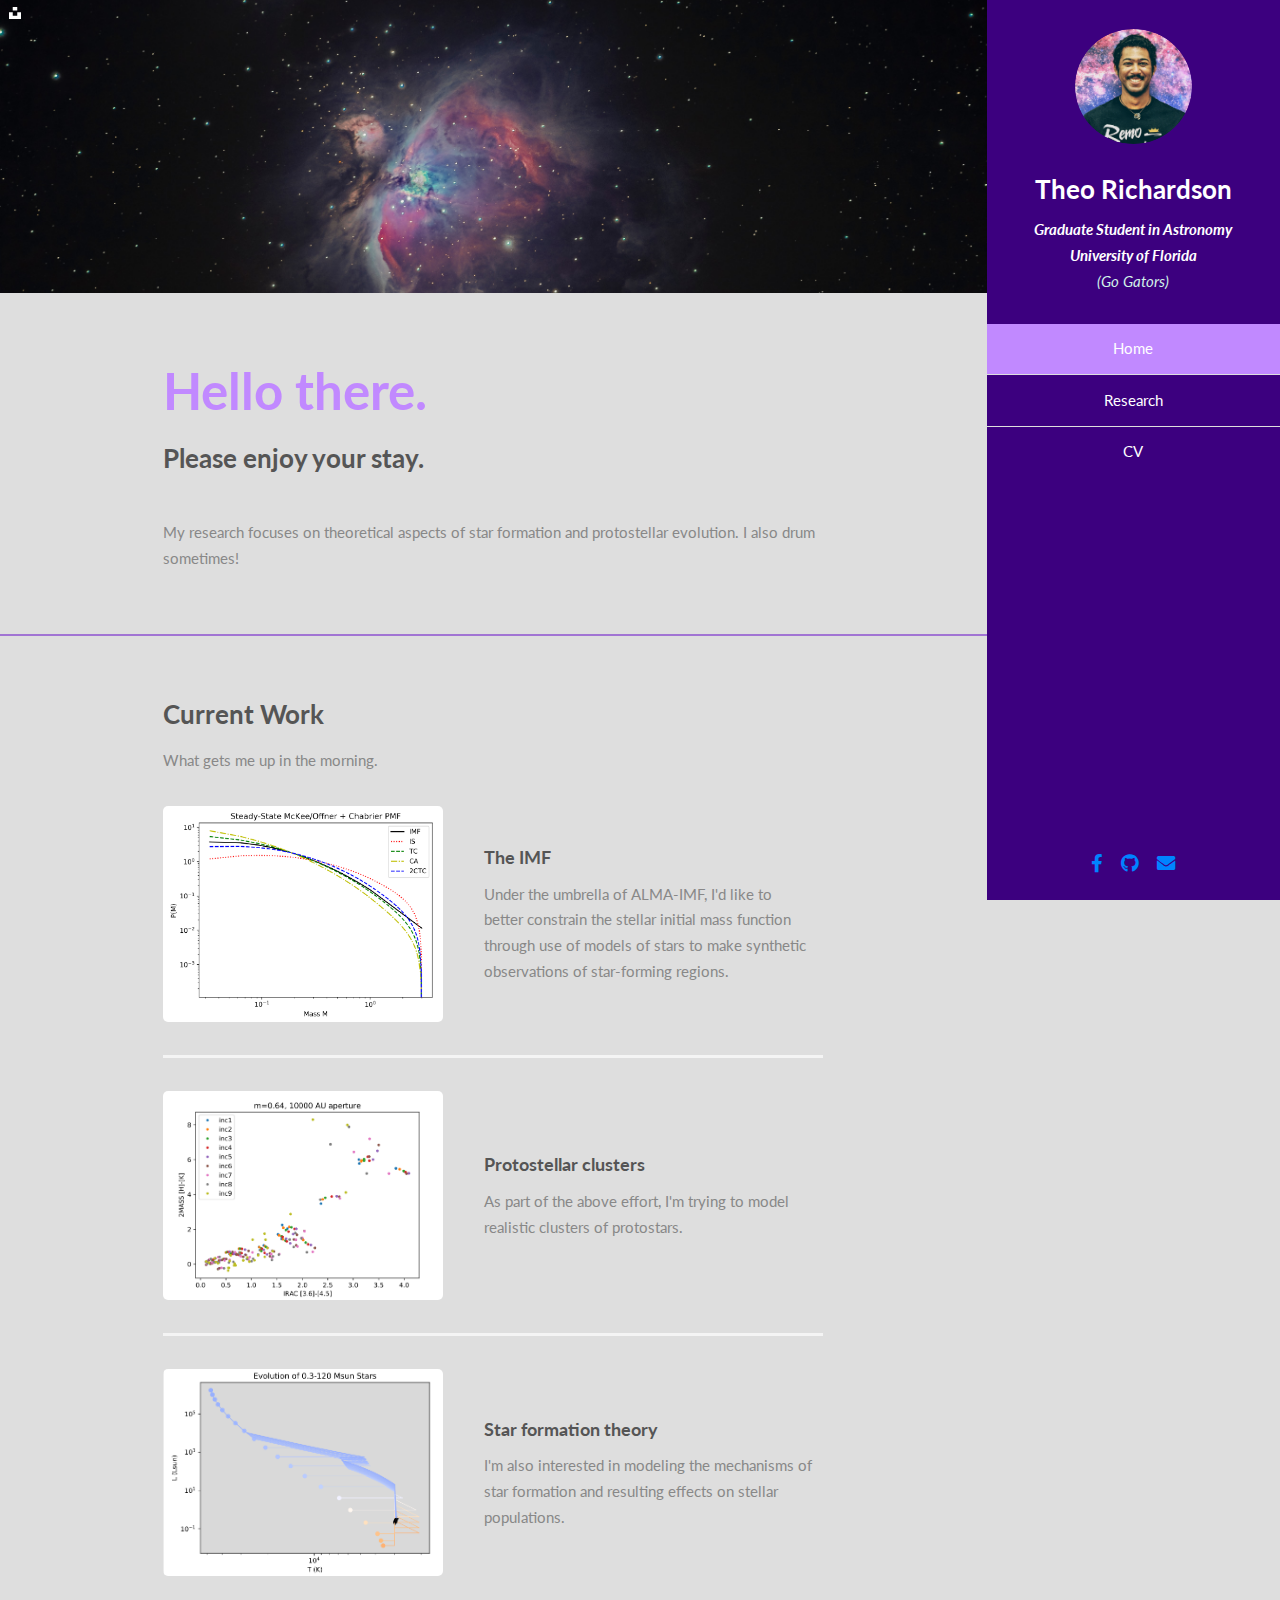
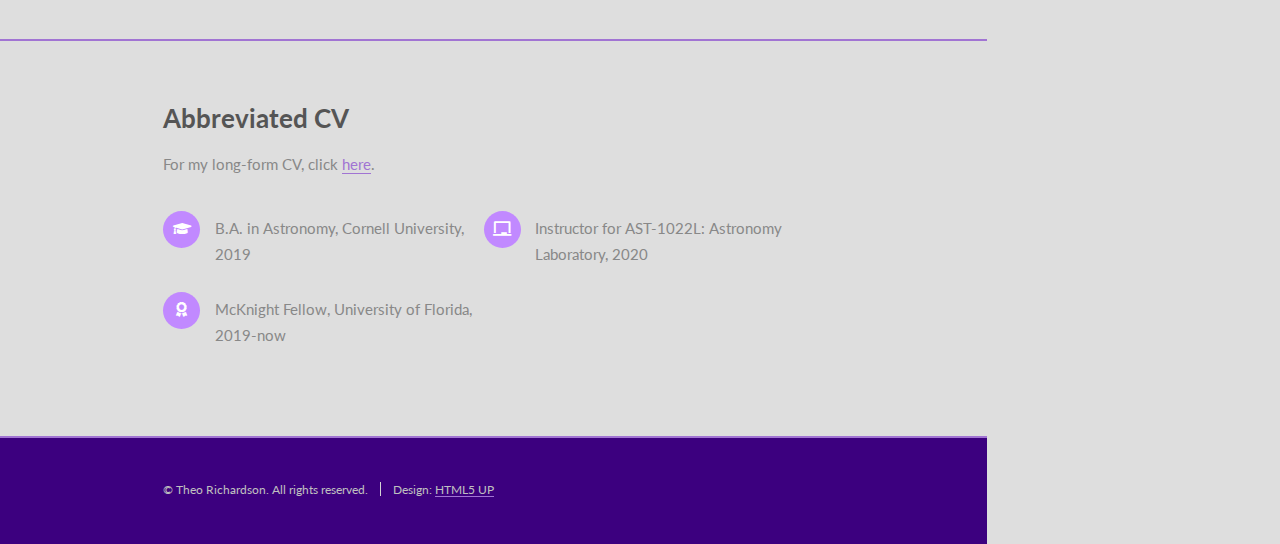
==== commit f3670df0: "update language" ====
--- a/index.html
+++ b/index.html
@@ -10,6 +10,7 @@
 	<meta charset="utf-8" />
 	<meta name="viewport" content="width=device-width, initial-scale=1, user-scalable=no" />
 	<link rel="stylesheet" href="assets/css/main.css" />
+	<link rel="icon" href="images/favicon.png">
     </head>
     <body class="is-preload">
         <!-- Header -->
@@ -58,7 +59,7 @@
 		<!-- Two -->
 		<section id="research">
                   <div class="container">
-                    <h3>My Interests</h3>
+                    <h3>Current Work</h3>
                     <p>What gets me up in the morning.</p>
                     <div class="features">
                       <article>
@@ -90,7 +91,7 @@
 		<section id="cv">
                   <div class="container">
                     <h3>Abbreviated CV</h3>
-		    <p>For my long-form CV, click <a href="richardson_cv.pdf" download="" class="btn btn-lg btn-outline">here</a>.</p>
+		    <p>For my long-form CV, click <a href="cv.pdf" target="blank" class="btn btn-lg btn-outline">here</a>.</p>
 		    <ul class="feature-icons">
 		      <li class="icon solid fa-graduation-cap">B.A. in Astronomy, Cornell University, 2019</li>
 		      <li class="icon solid fa-chalkboard">Instructor for AST-1022L: Astronomy Laboratory, 2020</li>
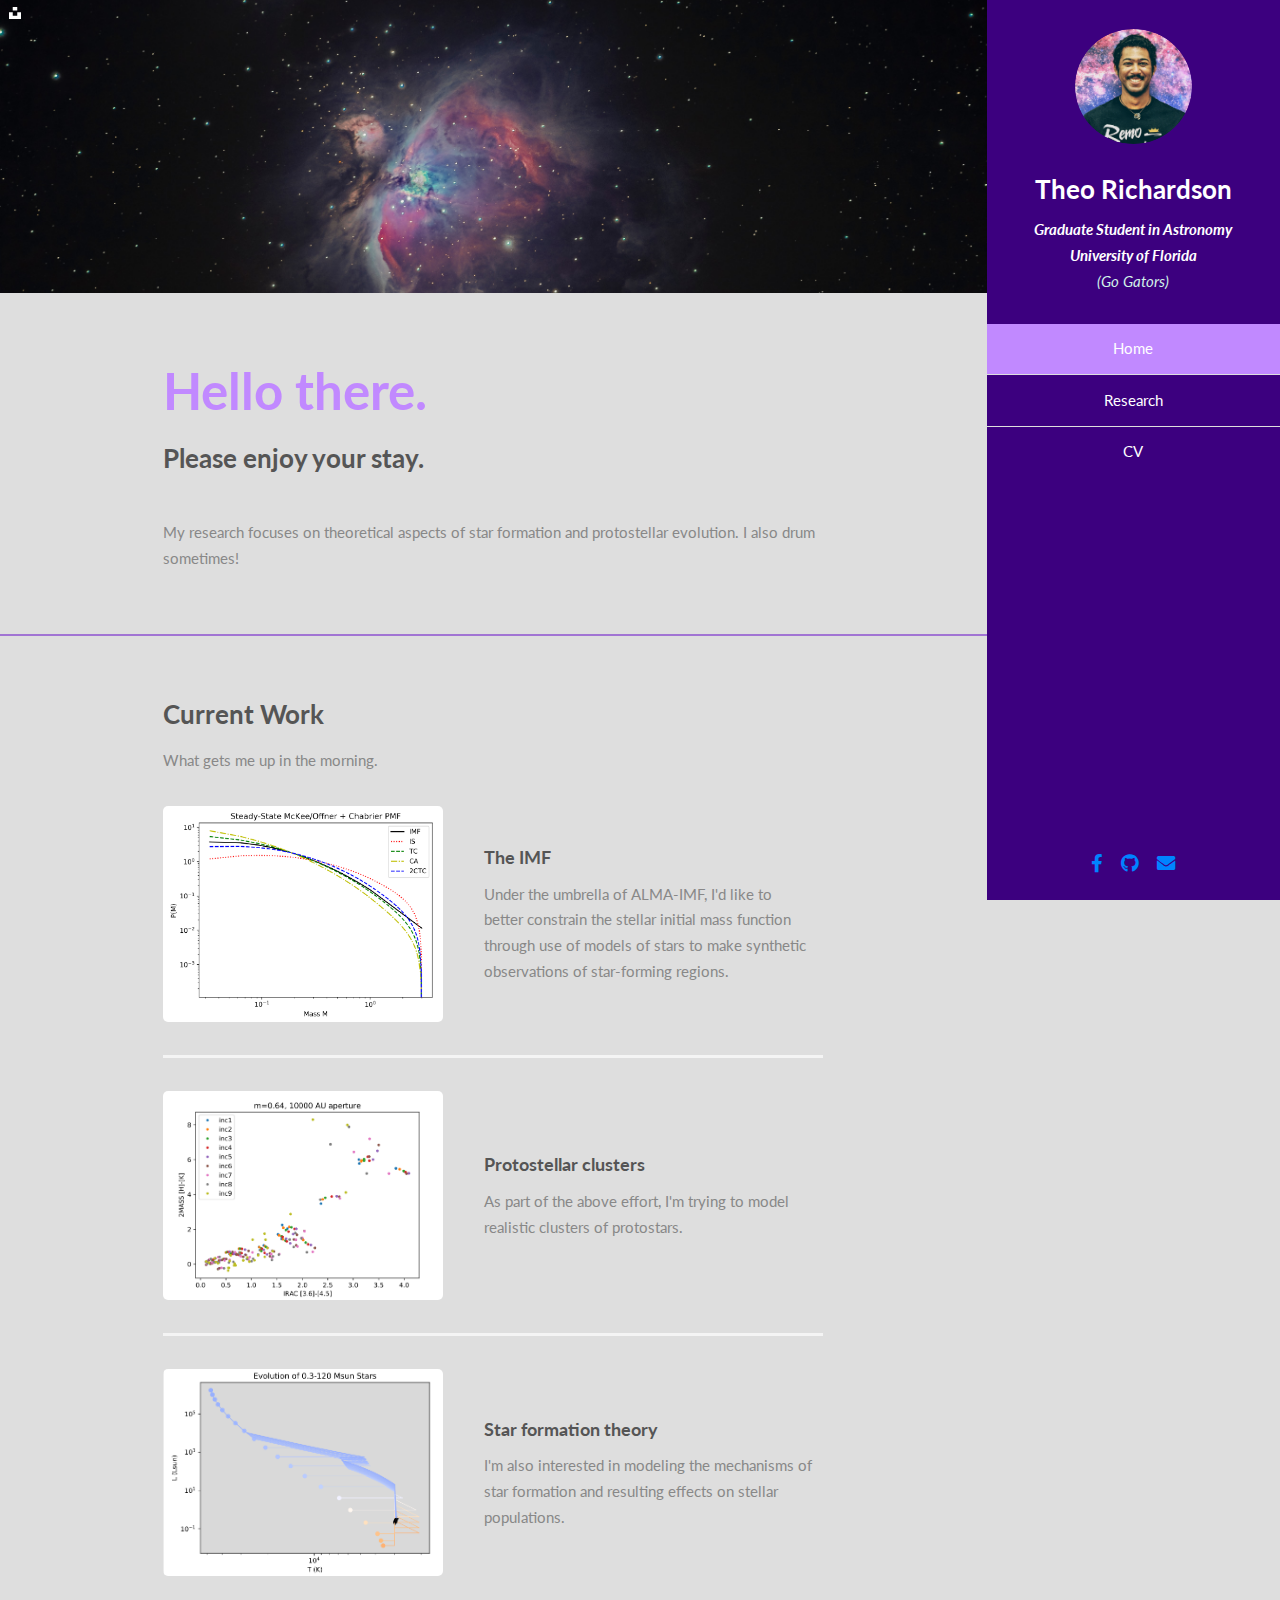
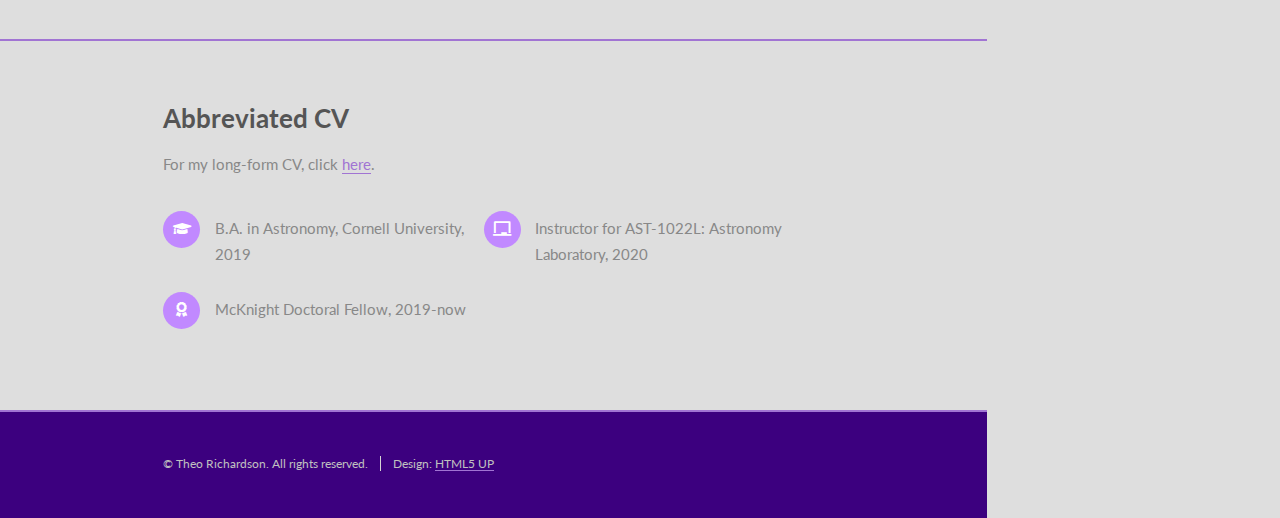
==== commit d941188a: "new cv+slight changes" ====
--- a/index.html
+++ b/index.html
@@ -95,7 +95,7 @@
 		    <ul class="feature-icons">
 		      <li class="icon solid fa-graduation-cap">B.A. in Astronomy, Cornell University, 2019</li>
 		      <li class="icon solid fa-chalkboard">Instructor for AST-1022L: Astronomy Laboratory, 2020</li>
-		      <li class="icon solid fa-award">McKnight Fellow, University of Florida, 2019-now</li>
+		      <li class="icon solid fa-award">McKnight Doctoral Fellow, 2019-now</li>
 		      <!-- <li class="icon solid fa-book">Publications forthcoming!</li> -->
 		    </ul>
                   </div>
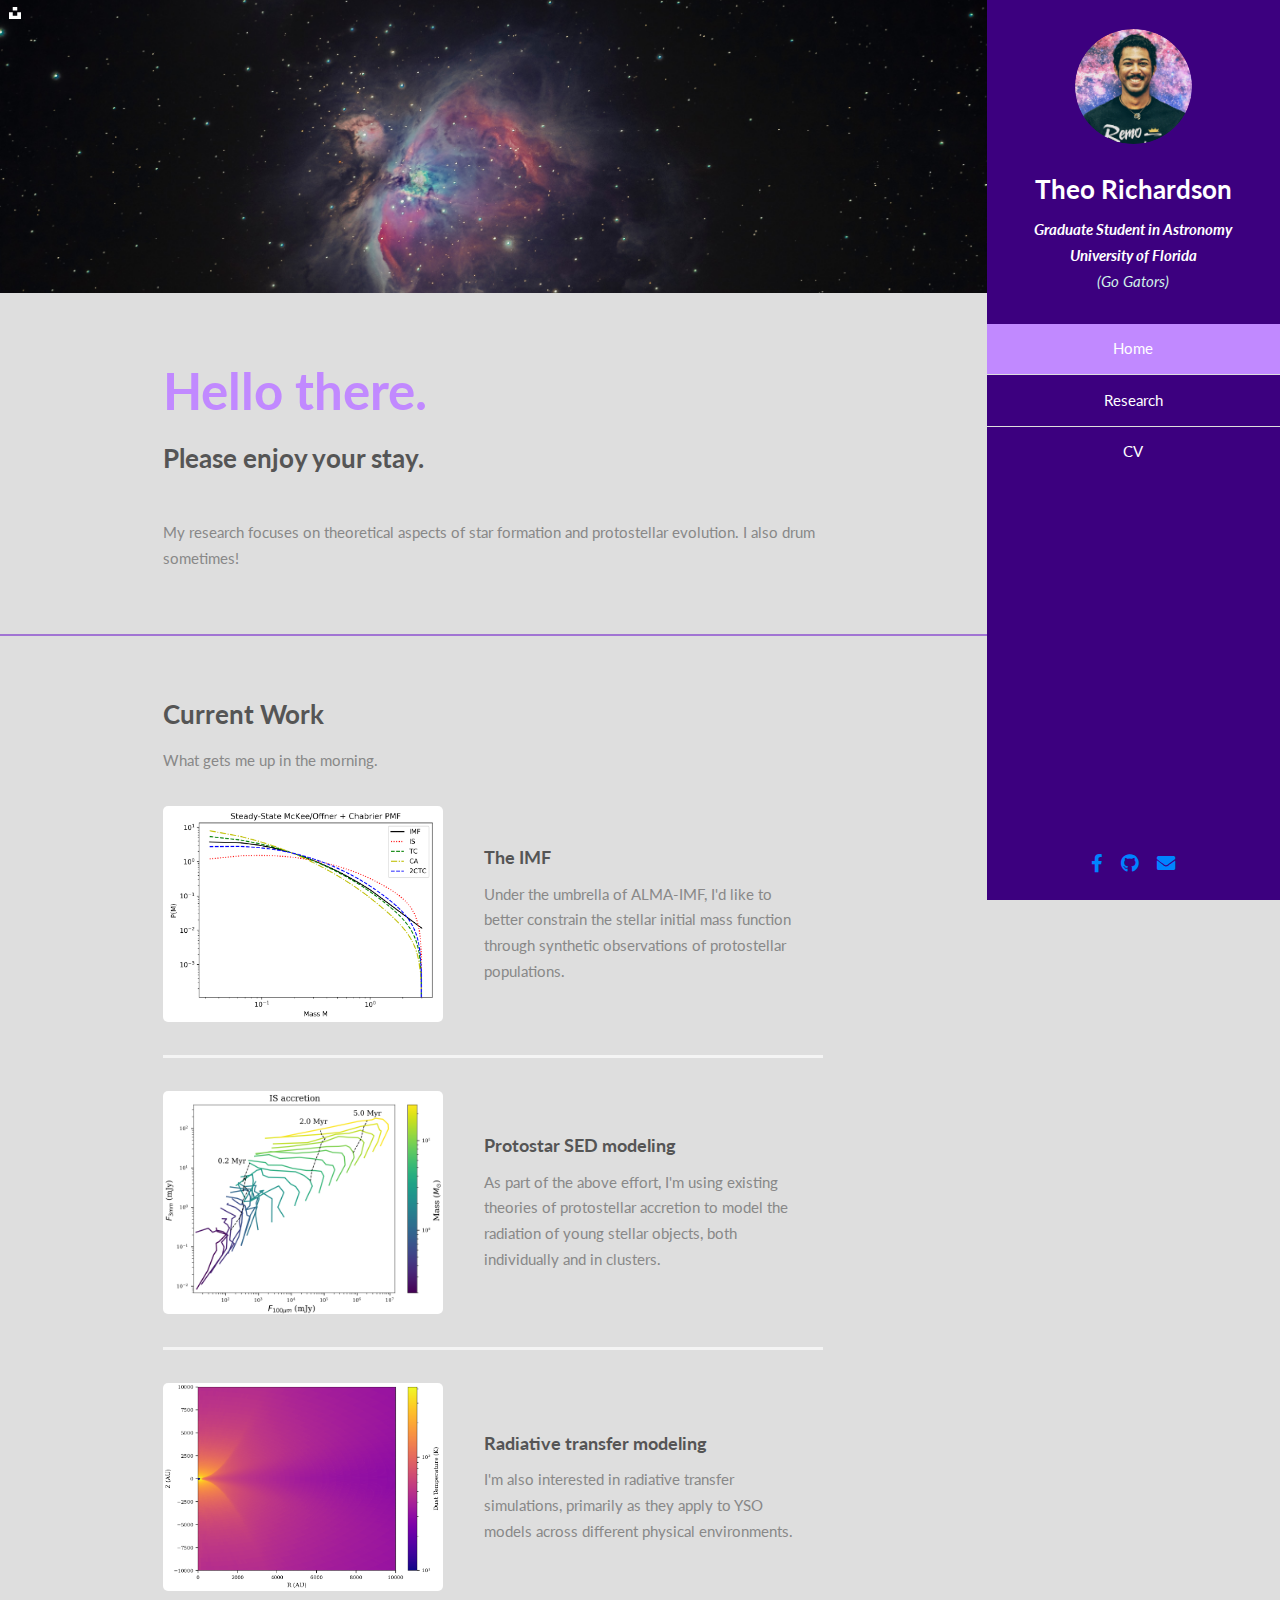
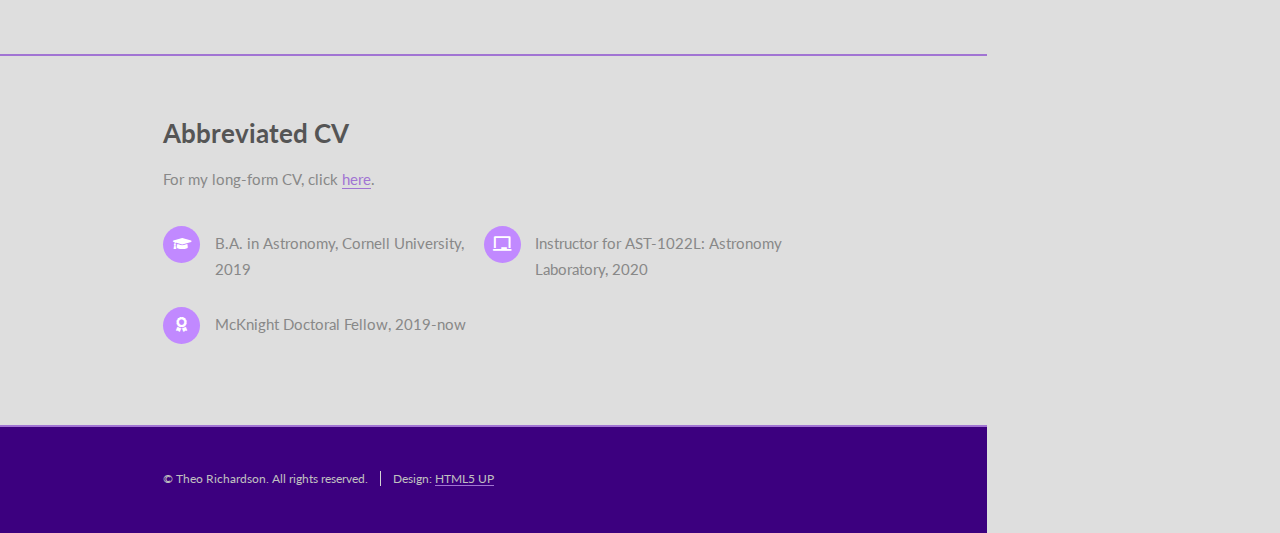
==== commit 1d1491de: "update plots/interests" ====
--- a/index.html
+++ b/index.html
@@ -66,21 +66,21 @@
                         <a href="#" class="image"><img src="images/pmf.png" alt="" /></a>
                         <div class="inner">
                           <h4>The IMF</h4>
-                          <p>Under the umbrella of ALMA-IMF, I'd like to better constrain the stellar initial mass function through use of models of stars to make synthetic observations of star-forming regions.</p>
+                          <p>Under the umbrella of ALMA-IMF, I'd like to better constrain the stellar initial mass function through synthetic observations of protostellar populations.</p>
                         </div>
                       </article>
 		      <article>
-                        <a href="#" class="image"><img src="images/colorcolor.png" alt="" /></a>
+                        <a href="#" class="image"><img src="images/proto_hr.png" alt="" /></a>
                         <div class="inner">
-                          <h4>Protostellar clusters</h4>
-                          <p>As part of the above effort, I'm trying to model realistic clusters of protostars.</p>
+                          <h4>Protostar SED modeling</h4>
+                          <p>As part of the above effort, I'm using existing theories of protostellar accretion to model the radiation of young stellar objects, both individually and in clusters.</p>
                         </div>
                       </article>
                       <article>
-                        <a href="#" class="image"><img src="images/hr.png" alt="" /></a>
+                        <a href="#" class="image"><img src="images/rt_temp.png" alt="" /></a>
                         <div class="inner">
-                          <h4>Star formation theory</h4>
-                          <p>I'm also interested in modeling the mechanisms of star formation and resulting effects on stellar populations.</p>
+                          <h4>Radiative transfer modeling</h4>
+                          <p>I'm also interested in radiative transfer simulations, primarily as they apply to YSO models across different physical environments.</p>
                         </div>
                       </article>
                     </div>
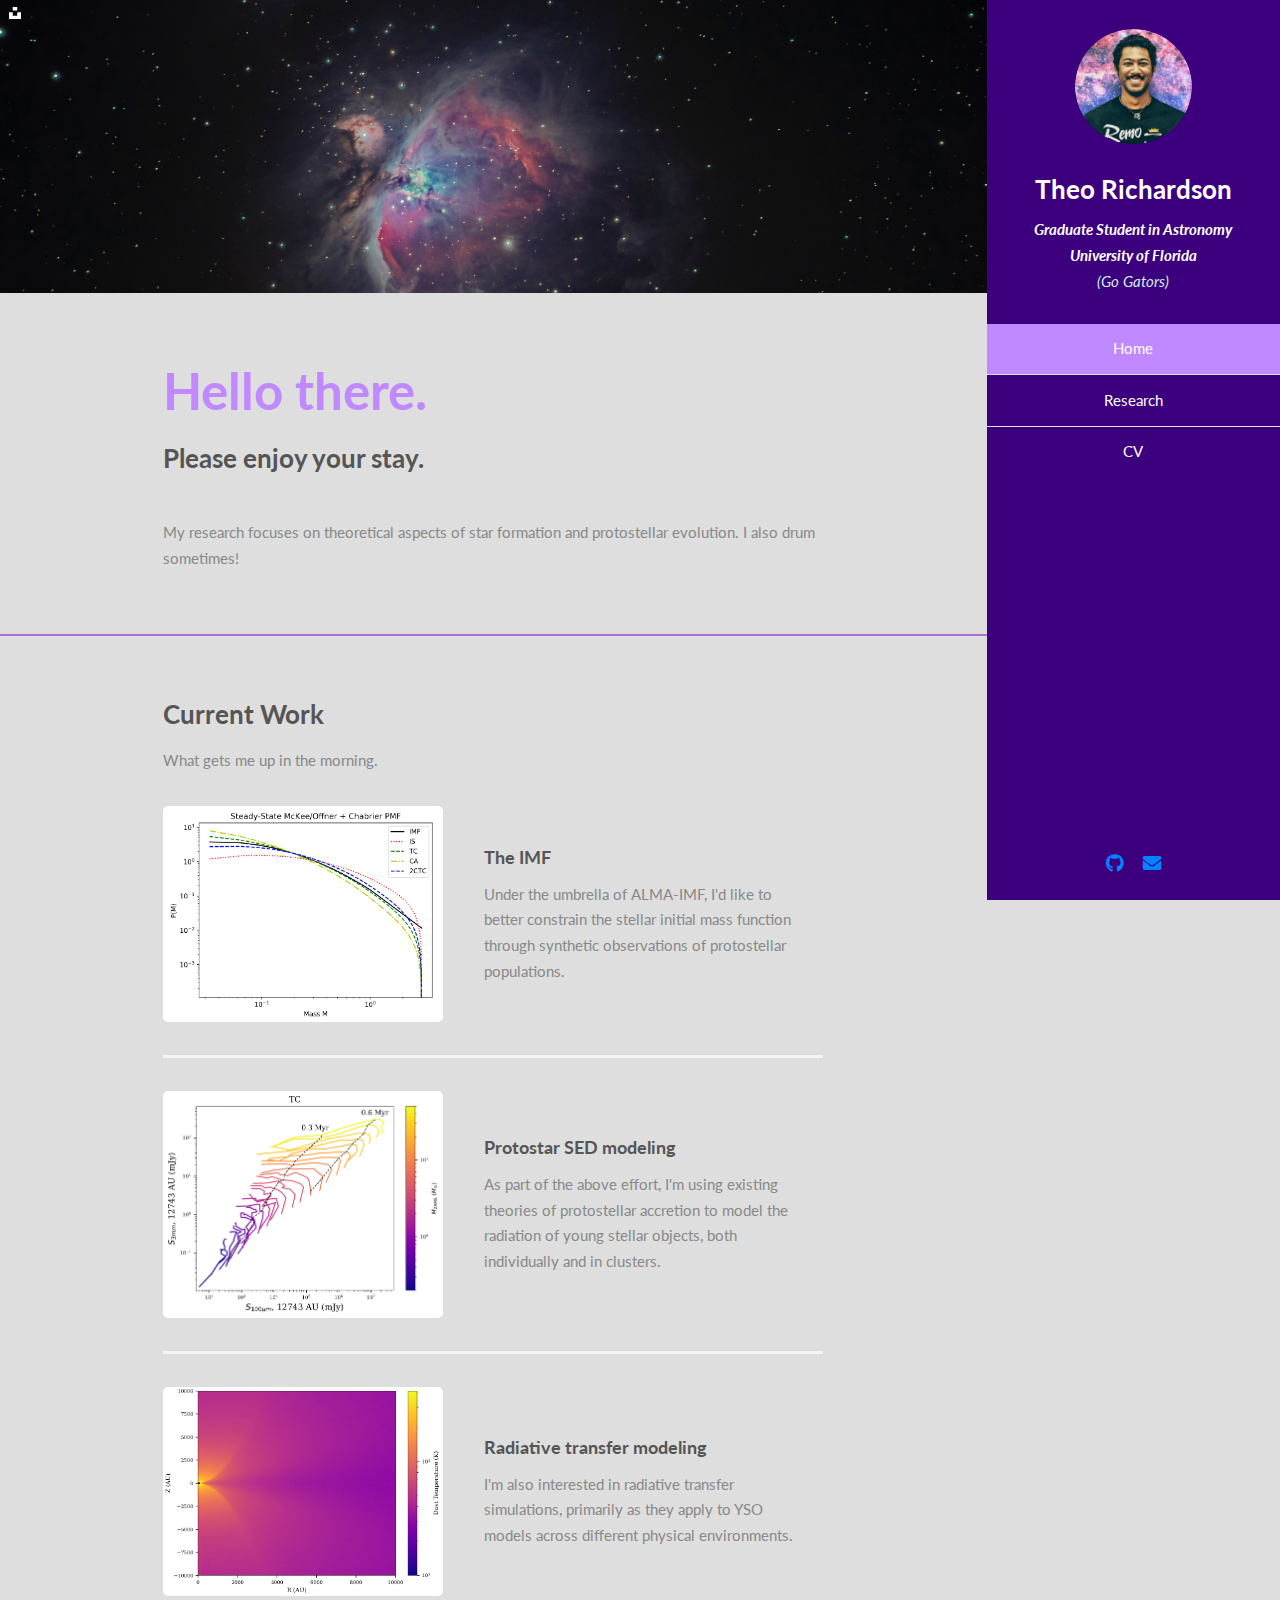
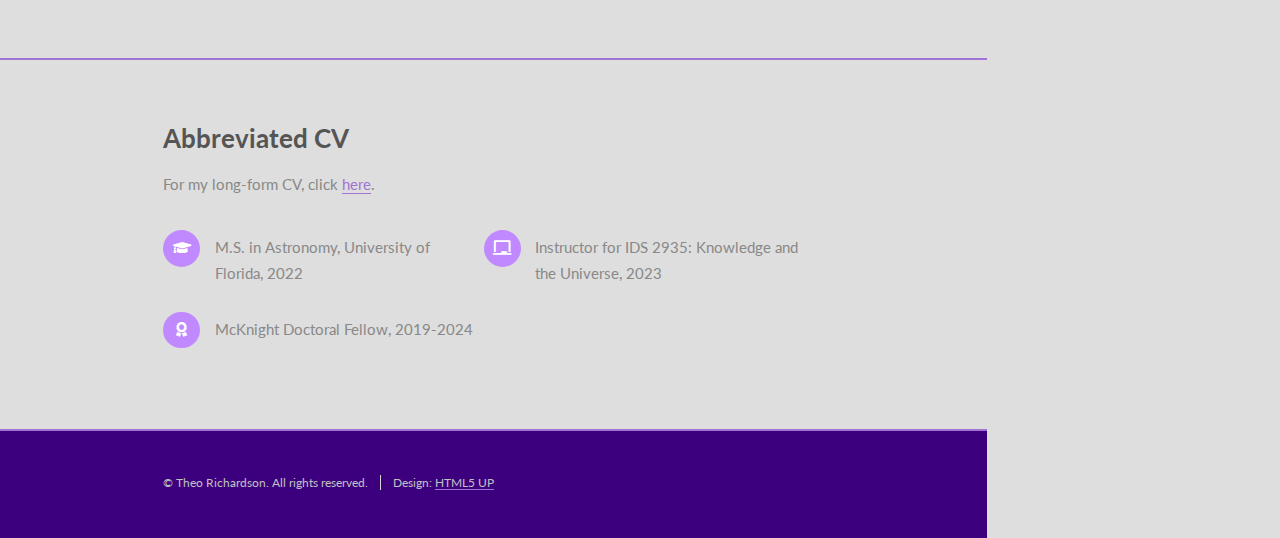
==== commit df2cc02d: "make current for Fall 2024" ====
--- a/index.html
+++ b/index.html
@@ -31,7 +31,7 @@
 	    </nav>
 	    <footer>
 	      <ul class="icons">
-		<li><a href="https://facebook.com/theo.richardson.336" target="_blank" class="icon brands fa-facebook-f"><span class="label">Facebook</span></a></li>
+<!--		<li><a href="https://facebook.com/theo.richardson.336" target="_blank" class="icon brands fa-facebook-f"><span class="label">Facebook</span></a></li> -->
 		<li><a href="https://github.com/richardson-t" target="_blank" class="icon brands fa-github"><span class="label">Github</span></a></li>
 		<li><a href="mailto:richardson.t@ufl.edu" class="icon solid fa-envelope"><span class="label">Email</span></a></li>
 	      </ul>
@@ -93,9 +93,9 @@
                     <h3>Abbreviated CV</h3>
 		    <p>For my long-form CV, click <a href="cv.pdf" target="blank" class="btn btn-lg btn-outline">here</a>.</p>
 		    <ul class="feature-icons">
-		      <li class="icon solid fa-graduation-cap">B.A. in Astronomy, Cornell University, 2019</li>
-		      <li class="icon solid fa-chalkboard">Instructor for AST-1022L: Astronomy Laboratory, 2020</li>
-		      <li class="icon solid fa-award">McKnight Doctoral Fellow, 2019-now</li>
+		      <li class="icon solid fa-graduation-cap">M.S. in Astronomy, University of Florida, 2022</li>
+		      <li class="icon solid fa-chalkboard">Instructor for IDS 2935: Knowledge and the Universe, 2023</li>
+		      <li class="icon solid fa-award">McKnight Doctoral Fellow, 2019-2024</li>
 		      <!-- <li class="icon solid fa-book">Publications forthcoming!</li> -->
 		    </ul>
                   </div>
